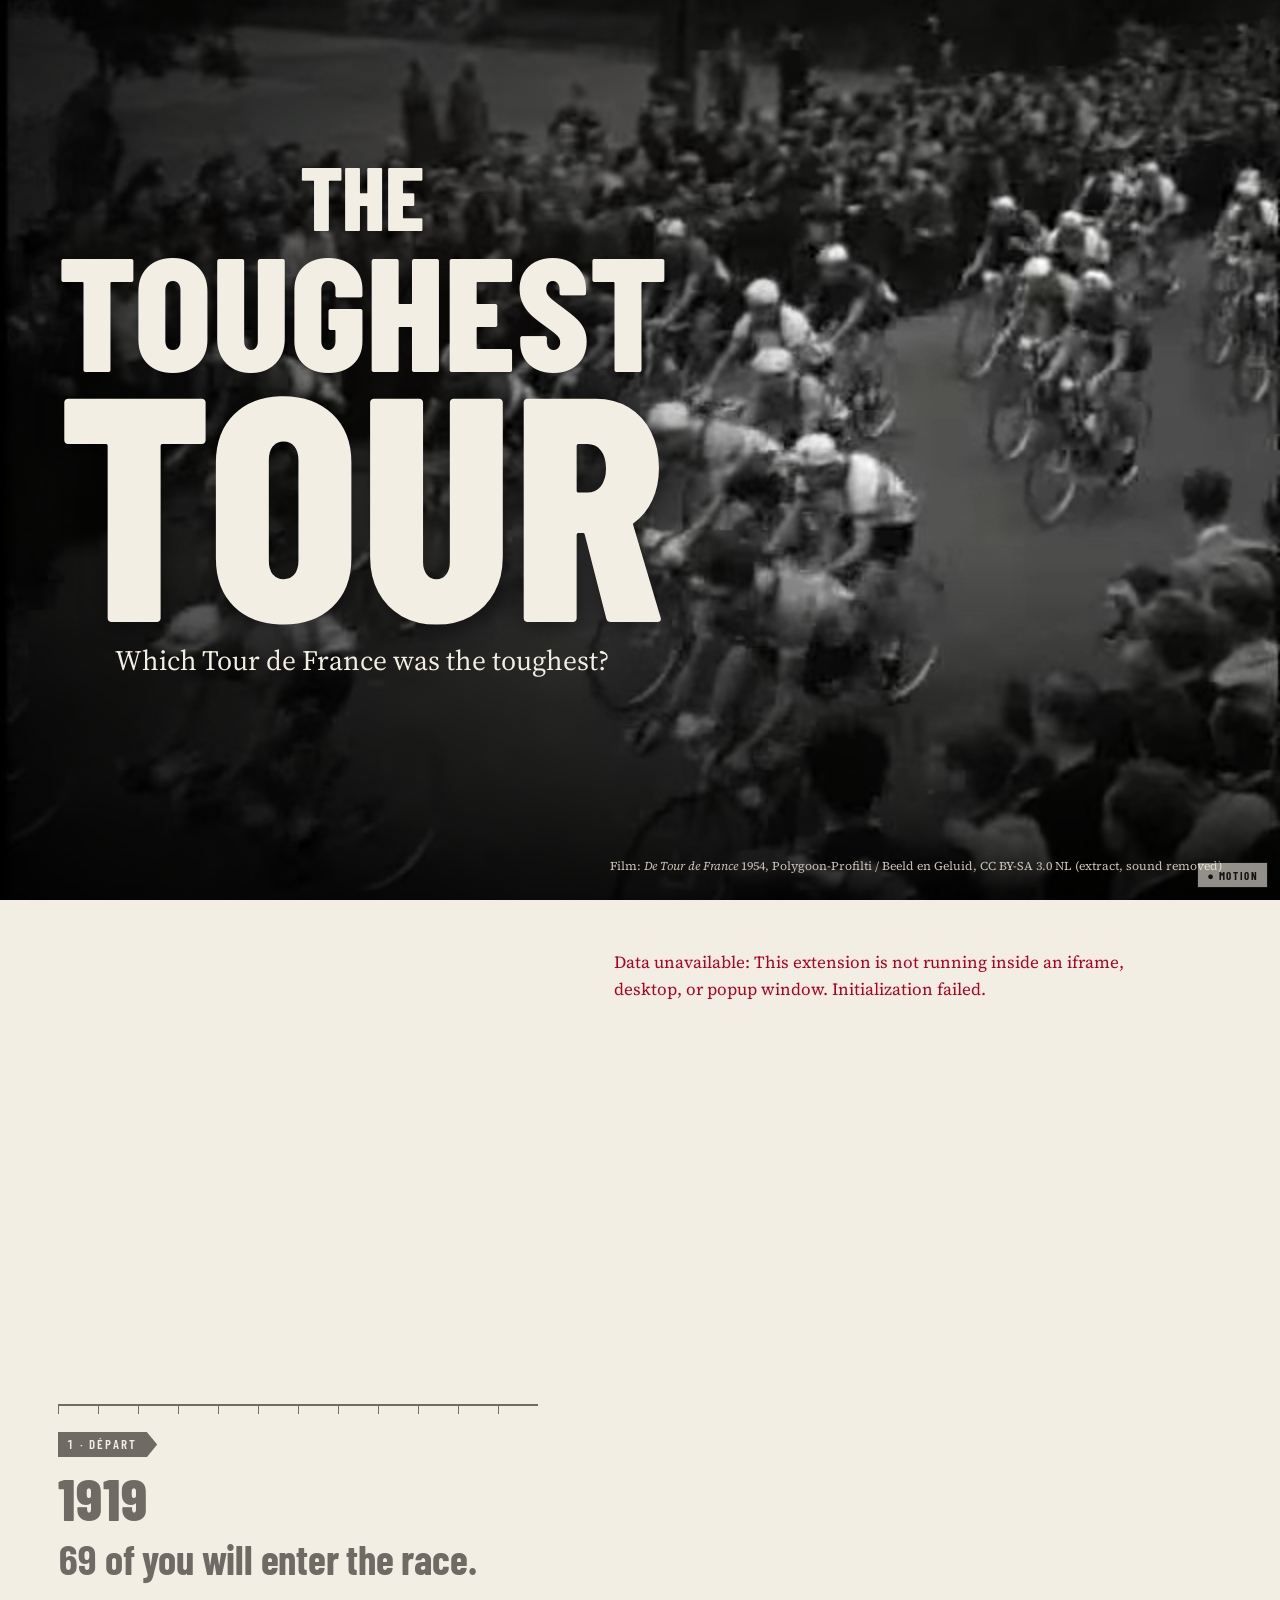
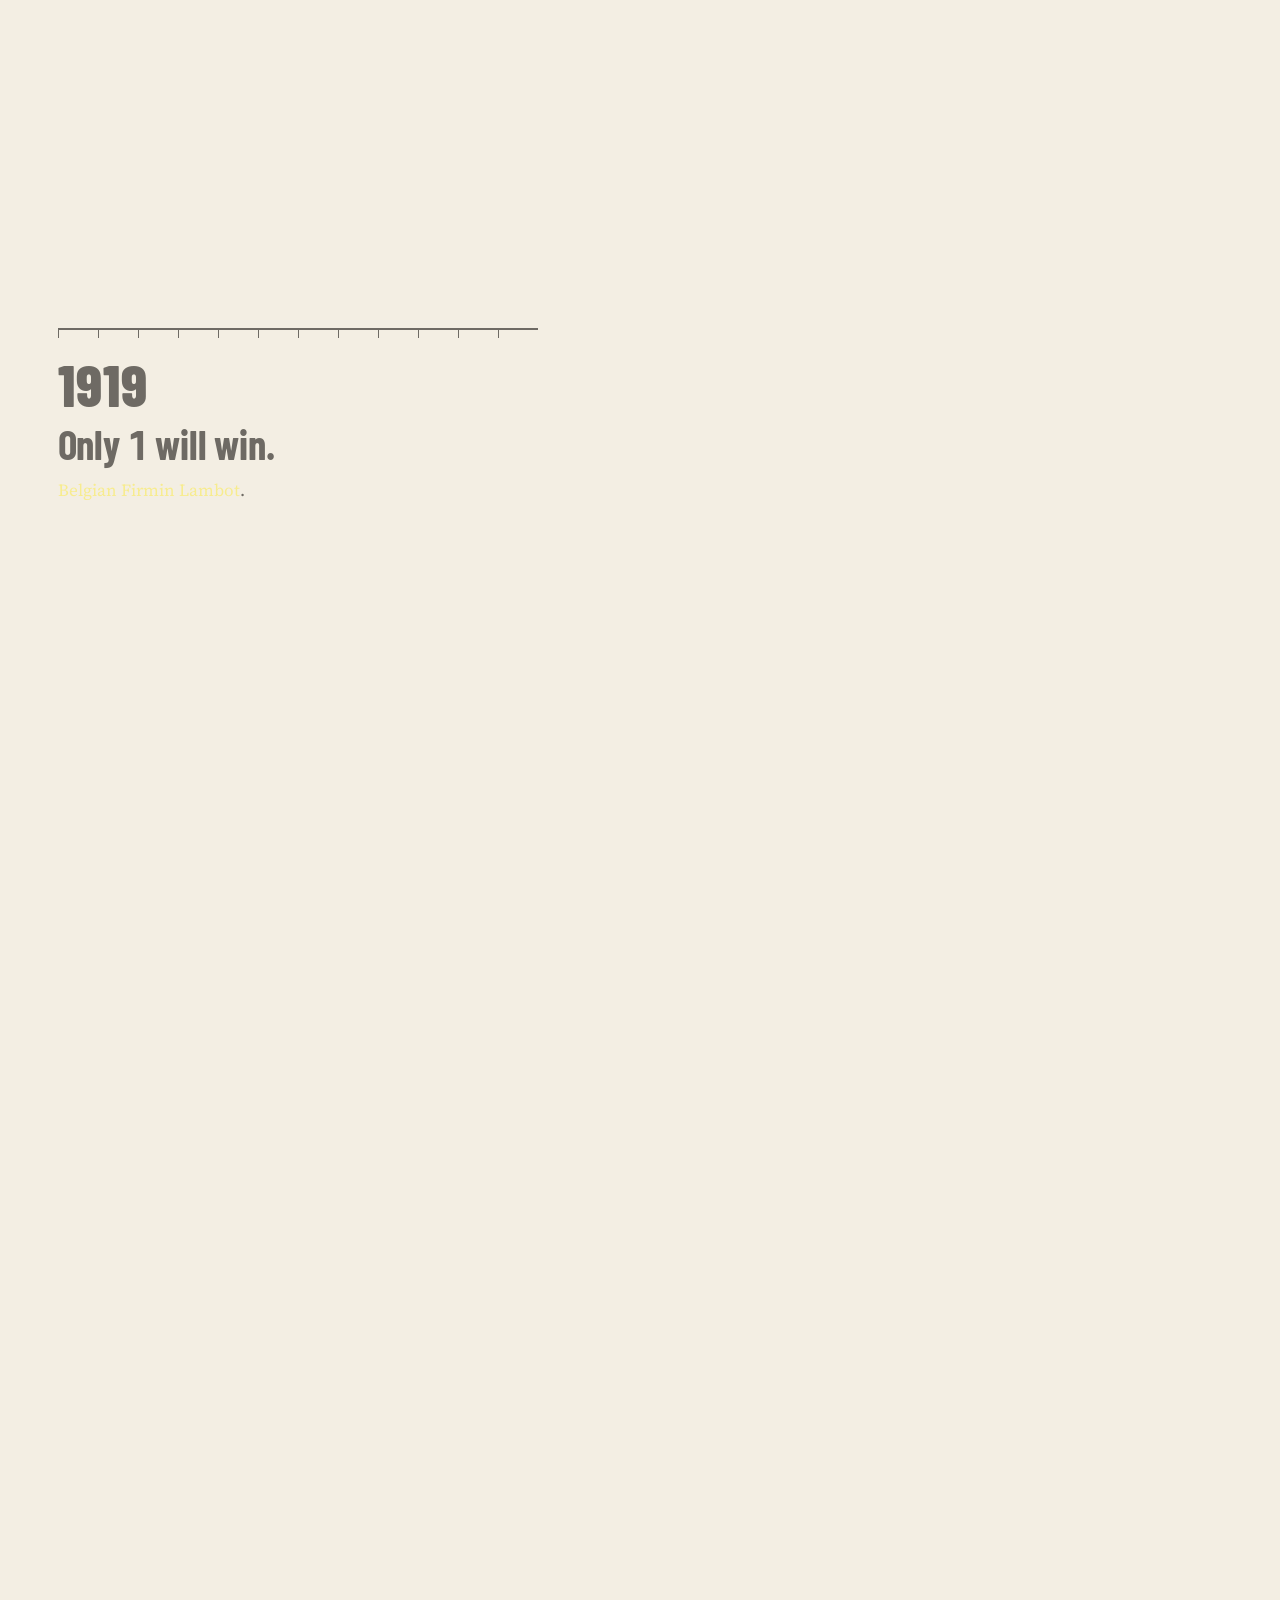
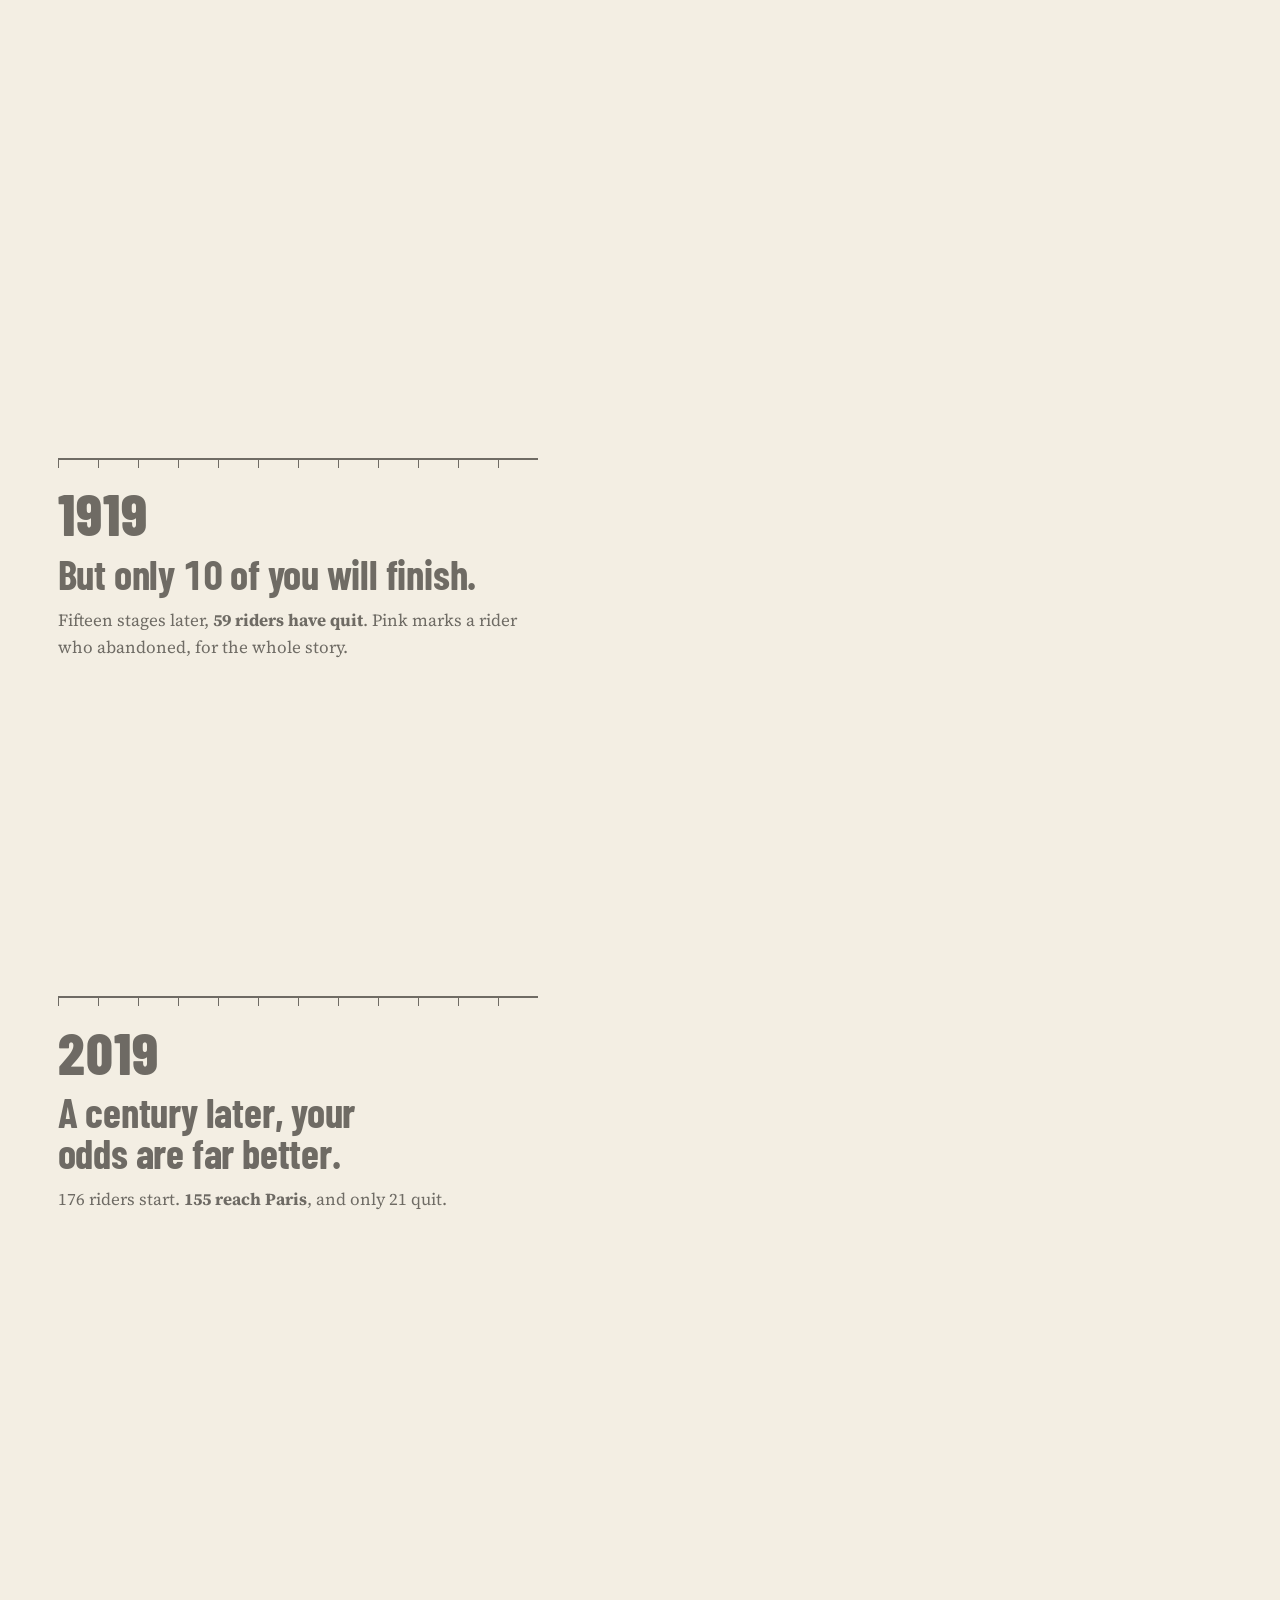
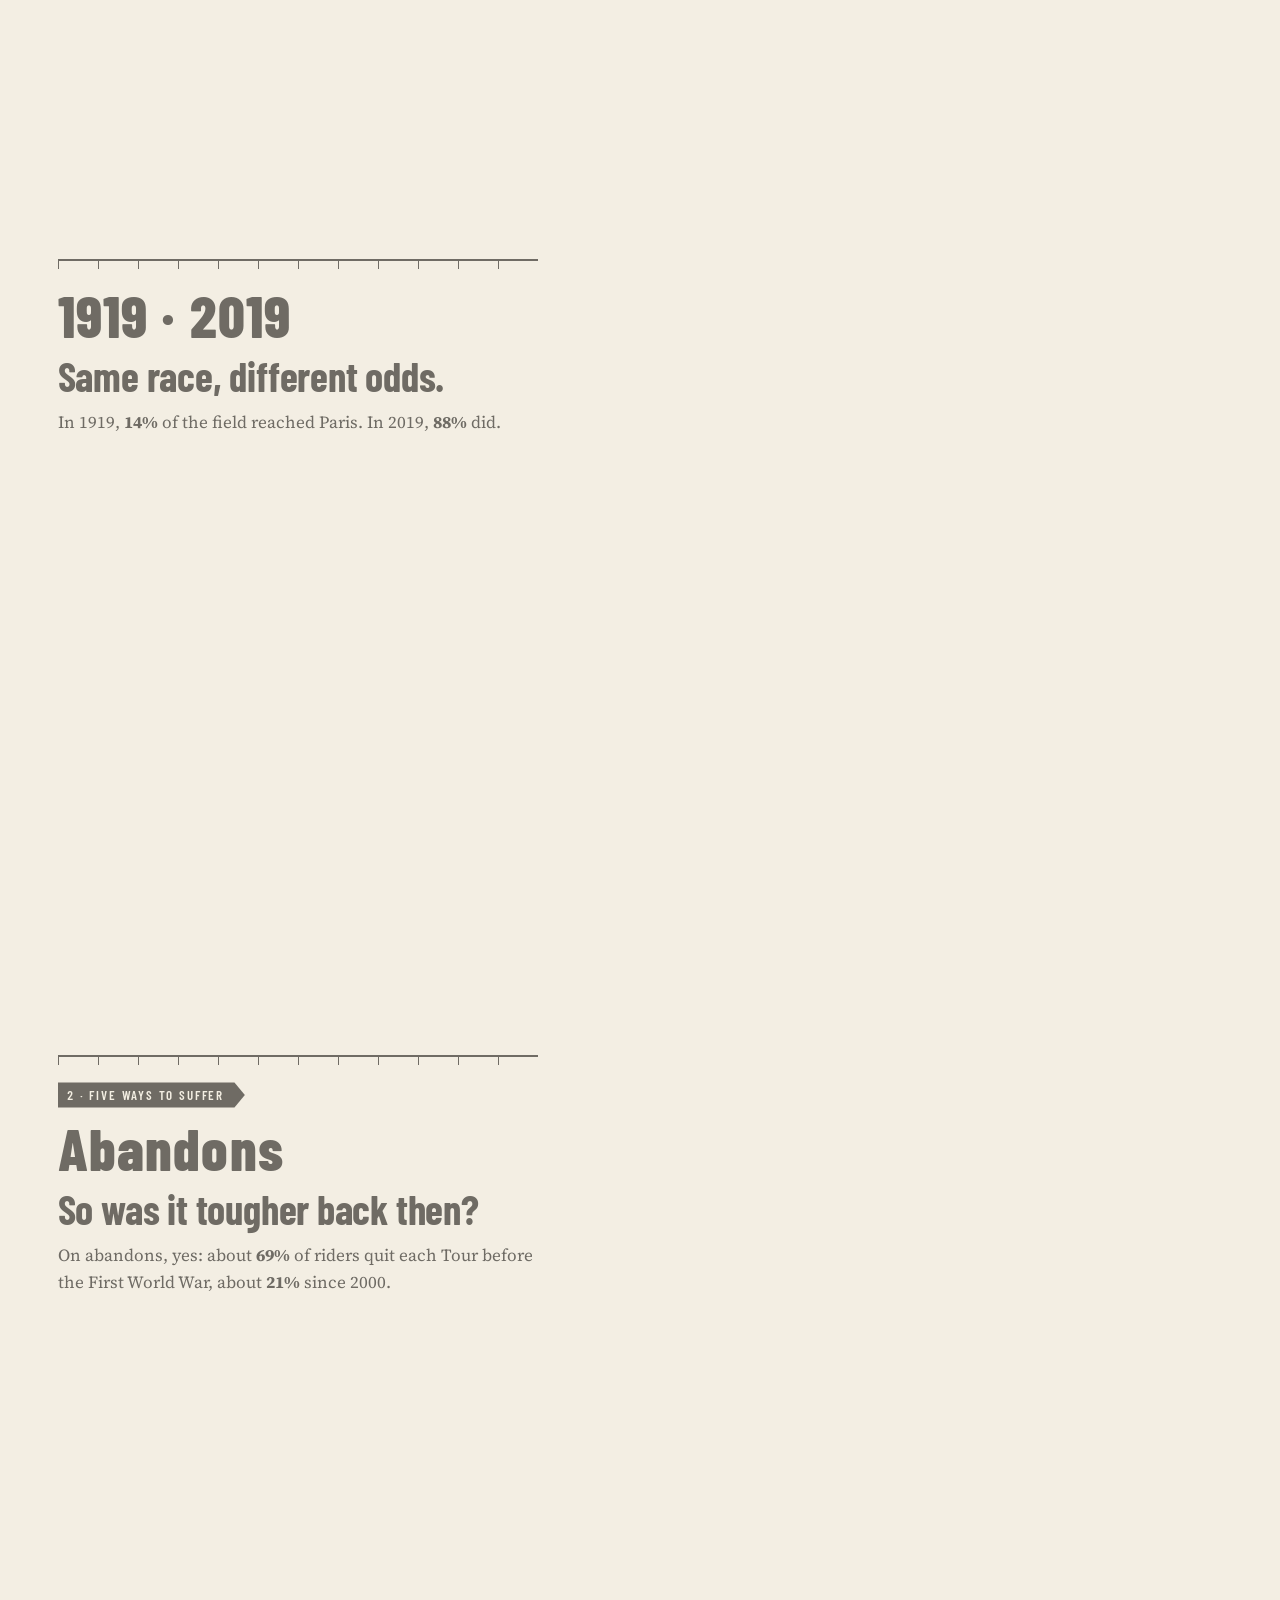
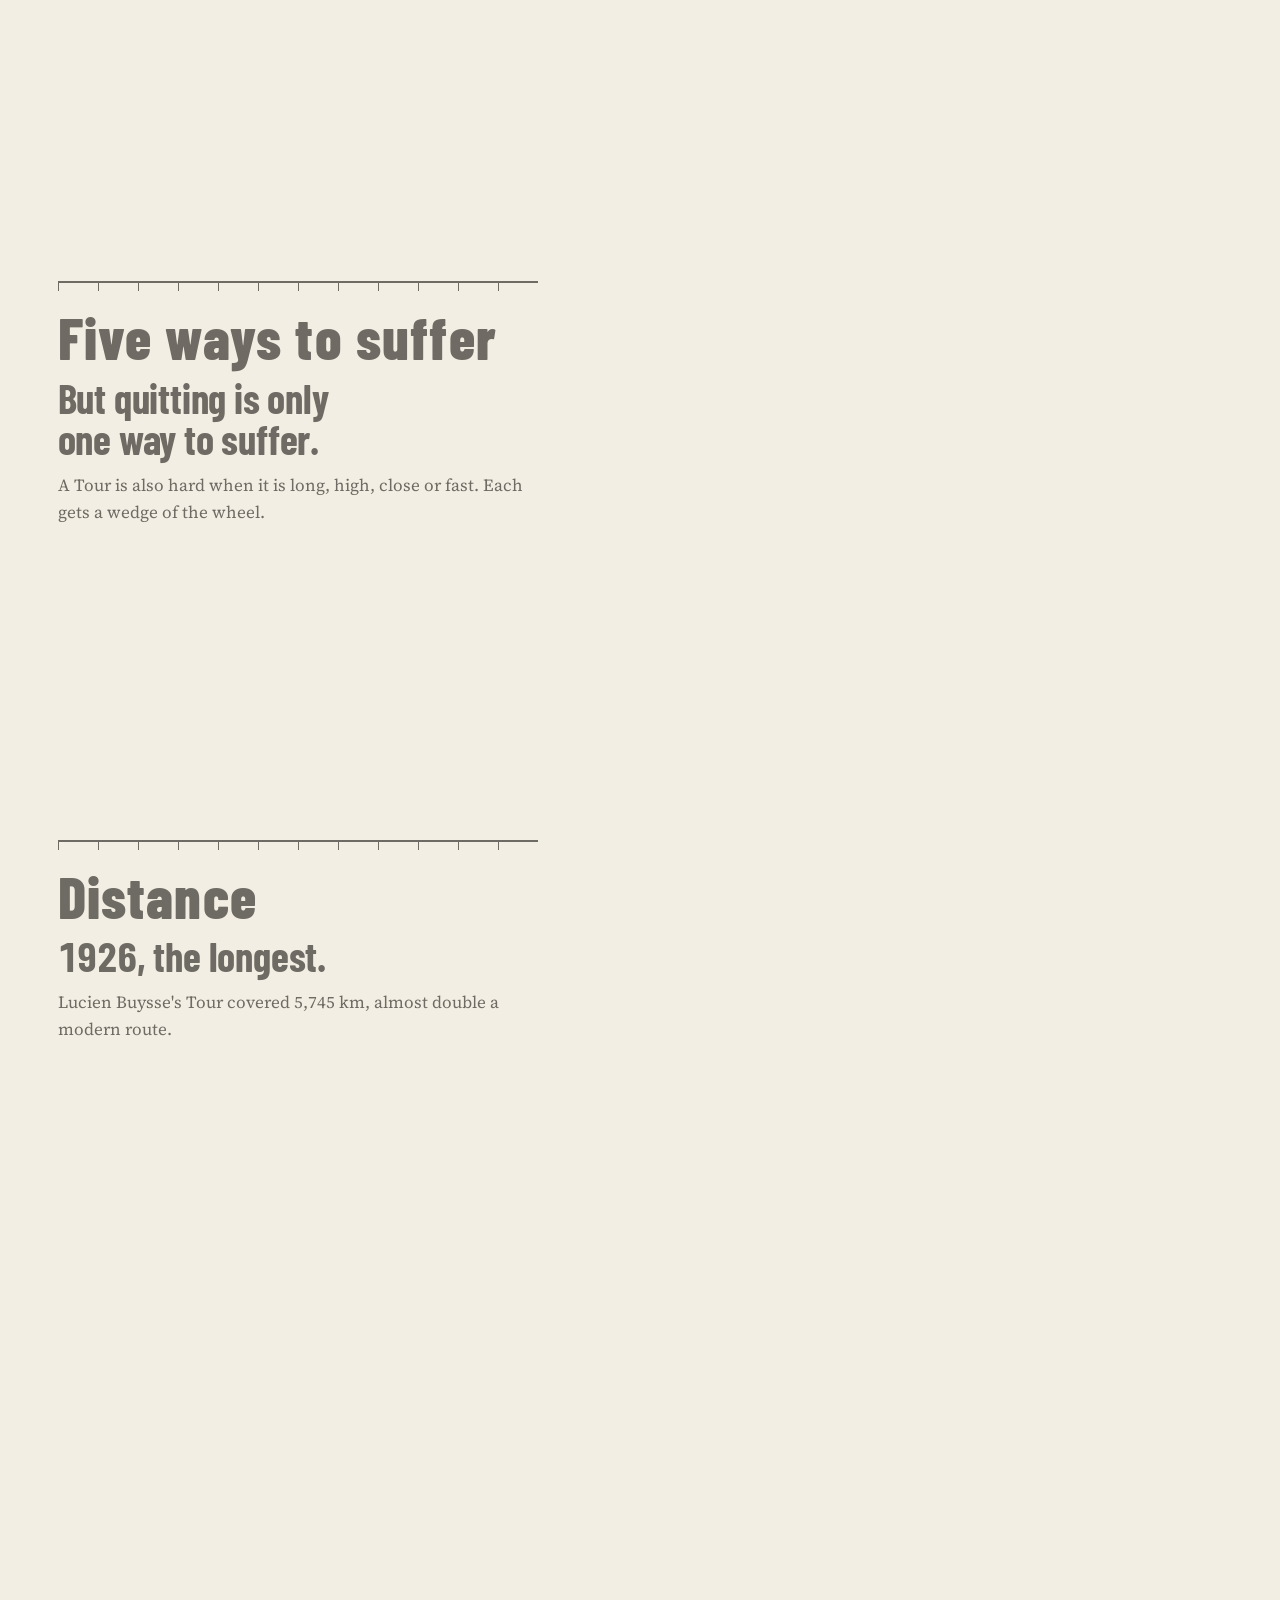
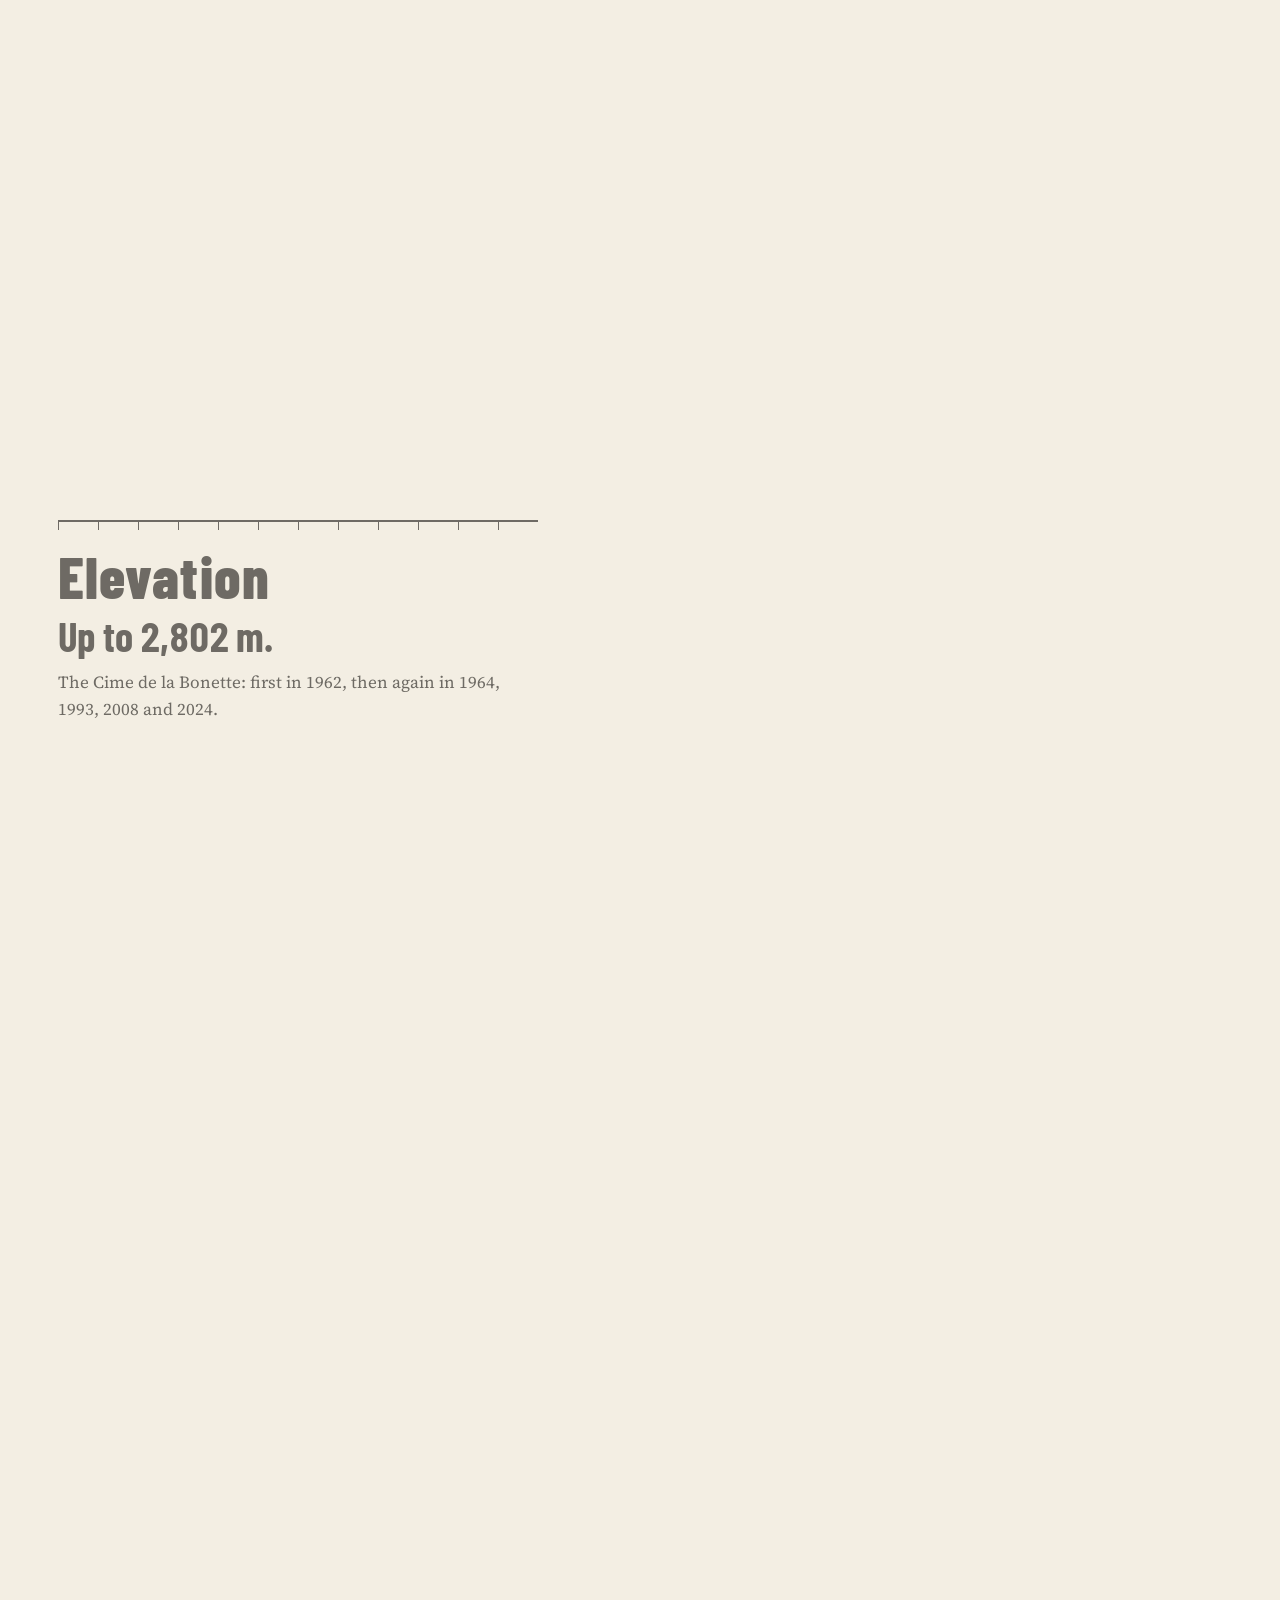
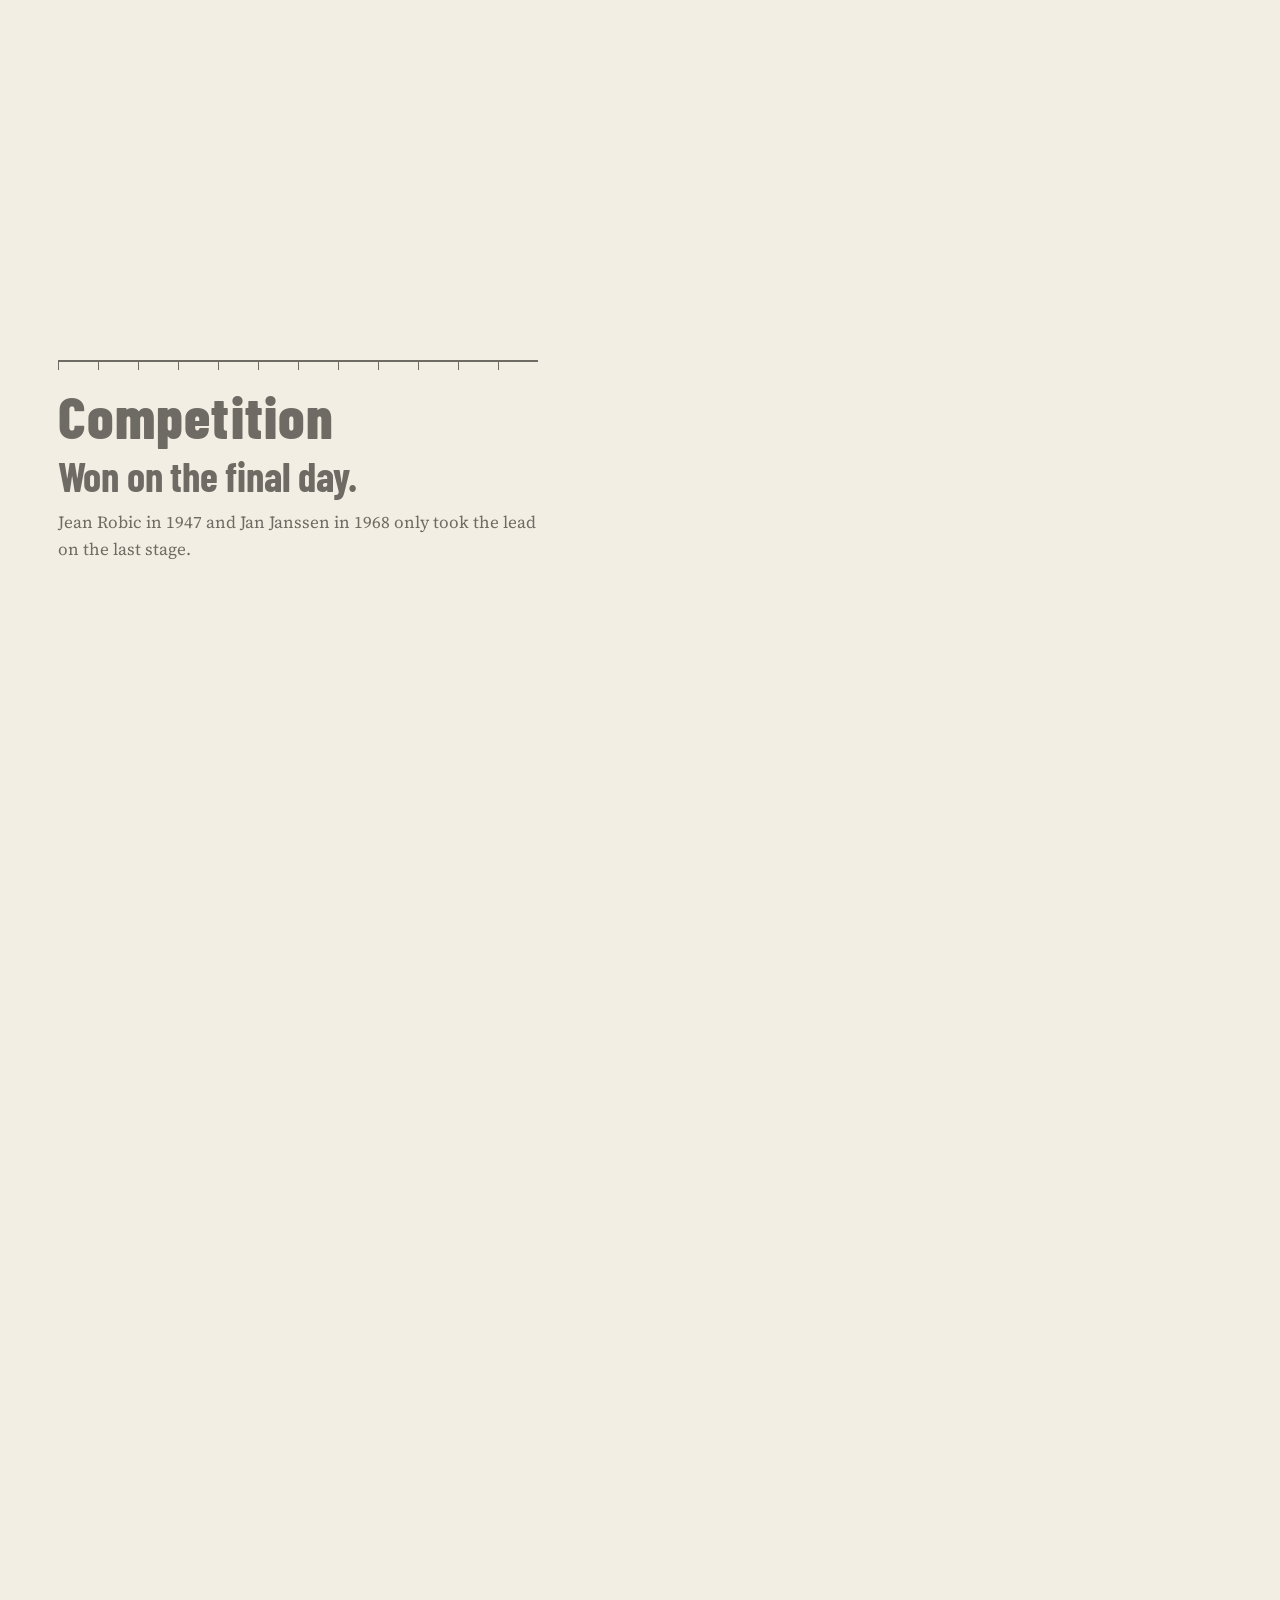
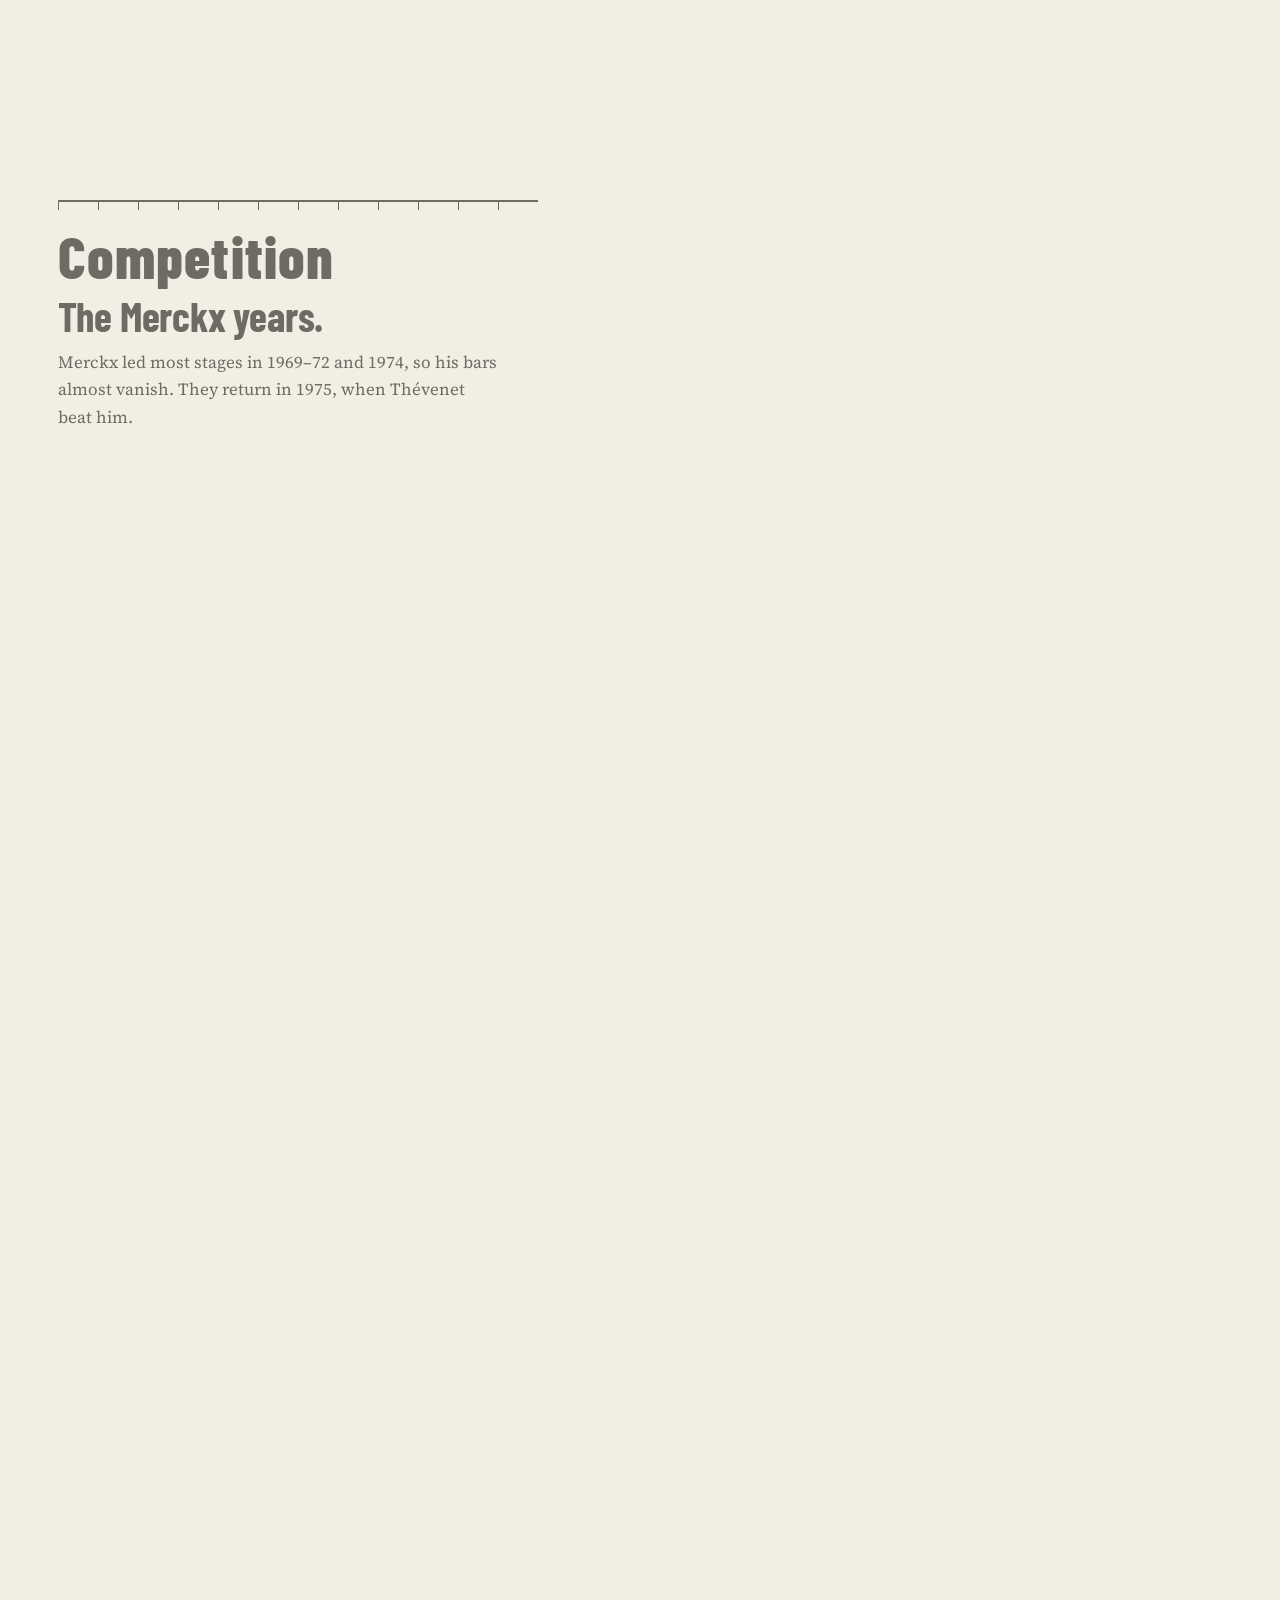
==== data-app/Packages/com.tableau.mcp.the-toughest-tour-story/content/index.html @ a8f340df "initial workings" ====
<!doctype html>
<html lang="en">
  <head>
    <meta charset="utf-8" />
    <meta name="viewport" content="width=device-width, initial-scale=1" />
    <title>The Toughest Tour</title>
    <meta name="description" content="Which Tour de France was the toughest? 113 editions compared on five factors: pace, distance, abandons, elevation and competition." />
    <link rel="stylesheet" href="src/fonts.css" />
    <link rel="stylesheet" href="src/styles.css" />
  </head>
  <body>
    <a class="skip" href="#explore">Skip to the explorer</a>

    <header class="masthead">
      <!-- silent newsreel loop, decoration only: the motion toggle pauses it -->
      <video class="masthead-video" id="hero-video" src="media/era.webm" poster="media/era.jpg" muted loop playsinline autoplay preload="auto" aria-hidden="true"></video>
      <h1><span class="ln">The</span> <span class="ln">Toughest</span> <span class="ln">Tour</span></h1>
      <p class="standfirst">Which Tour de France was the toughest?</p>
      <p class="masthead-credit">Film: <i>De Tour de France</i> 1954, Polygoon-Profilti / Beeld en Geluid, CC BY-SA 3.0 NL (extract, sound removed)</p>
    </header>

    <main class="story" id="story">
      <div class="backdrop" id="backdrop" aria-hidden="true"></div>
      <!-- source of whichever photo is on screen; screen readers get it from each figure's caption -->
      <p class="bgcap" id="bgcap" aria-hidden="true"></p>
      <div class="steps">
        <!-- ponytail: 1919 copy is fixed (its numbers never change); the latest year comes from the data -->
        <section class="step" data-step="d-start" data-ch="1" data-bg="1919">
          <p class="km">1 · Départ</p>
          <p class="yr">1919</p>
          <h2>69 of you will enter the race.</h2>
          <figure class="media" data-slot="1919"></figure>
        </section>
        <section class="step" data-step="d-win" data-ch="1" data-bg="1919b">
          <p class="yr">1919</p>
          <h2>Only 1 will win.</h2>
          <p><span class="win">Belgian Firmin Lambot</span>.</p>
          <figure class="media" data-slot="1919b"></figure>
        </section>
        <section class="step" data-step="d-out" data-ch="1" data-bg="1919">
          <p class="yr">1919</p>
          <h2>But only 10 of you will finish.</h2>
          <p>Fifteen stages later, <b>59 riders have quit</b>. Pink marks a rider who abandoned, for the whole story.</p>
        </section>
        <section class="step" data-step="d-now" data-ch="1" data-bg="bernal2019">
          <p class="yr" data-fact="nowYear">2019</p>
          <h2>A century later, your odds are far better.</h2>
          <p><span data-fact="nowStarters">176</span> riders start. <b><span data-fact="nowFinishers">155</span> reach Paris</b>, and only <span data-fact="nowQuit">21</span> quit.</p>
          <figure class="media" data-slot="field2019"></figure>
          <figure class="media" data-slot="bernal2019"></figure>
        </section>
        <section class="step" data-step="d-both" data-ch="1" data-bg="1919">
          <p class="yr">1919 · <span data-fact="nowYear">2019</span></p>
          <h2>Same race, different odds.</h2>
          <p>In 1919, <b>14%</b> of the field reached Paris. In <span data-fact="nowYear">2019</span>, <b><span data-fact="nowShare">88</span>%</b> did.</p>
        </section>

        <section class="step" data-step="ab" data-ch="2" data-bg="1926c">
          <p class="km">2 · Five ways to suffer</p>
          <p class="yr">Abandons</p>
          <h2>So was it tougher back then?</h2>
          <p>On abandons, yes: about <b><span data-fact="abEarly">69</span>%</b> of riders quit each Tour before the First World War, about <b><span data-fact="abRecent">21</span>%</b> since 2000.</p>
        </section>
        <section class="step" data-step="ab-more" data-ch="2" data-bg="1962">
          <p class="yr">Five ways to suffer</p>
          <h2>But quitting is only one way to suffer.</h2>
          <p>A Tour is also hard when it is long, high, close or fast. Each gets a wedge of the wheel.</p>
        </section>
        <section class="step" data-step="distance" data-ch="2" data-bg="1926c">
          <p class="yr">Distance</p>
          <h2>1926, the longest.</h2>
          <p>Lucien Buysse's Tour covered 5,745 km, almost double a modern route.</p>
          <figure class="media" data-slot="1926"></figure>
          <figure class="media" data-slot="1926b"></figure>
          <figure class="media" data-slot="1926c"></figure>
        </section>
        <section class="step" data-step="elevation" data-ch="2" data-bg="1962">
          <p class="yr">Elevation</p>
          <h2>Up to 2,802 m.</h2>
          <p>The Cime de la Bonette: first in 1962, then again in <span data-fact="bonetteRepeats">1964, 1993, 2008 and 2024</span>.</p>
          <figure class="media" data-slot="1962"></figure>
        </section>
        <section class="step" data-step="competition" data-ch="2" data-bg="1968">
          <p class="yr">Competition</p>
          <h2>Won on the final day.</h2>
          <p>Jean Robic in 1947 and Jan Janssen in 1968 only took the lead on the last stage.</p>
          <figure class="media" data-slot="1968"></figure>
        </section>
        <section class="step" data-step="merckx" data-ch="2" data-bg="merckxc">
          <p class="yr">Competition</p>
          <h2>The Merckx years.</h2>
          <p>Merckx led most stages in 1969–72 and 1974, so his bars almost vanish. They return in 1975, when Thévenet beat him.</p>
          <figure class="media" data-slot="merckx"></figure>
          <figure class="media" data-slot="merckxb"></figure>
          <figure class="media" data-slot="merckxc"></figure>
        </section>
        <section class="step" data-step="pace" data-ch="2" data-bg="pacec">
          <p class="yr">Pace</p>
          <h2>Faster, not easier.</h2>
          <p>Winners averaged about 25 kph in the 1900s. Armstrong's 2005 record was voided; <span data-fact="fastest">2026 averaged 43.3 kph, the fastest Tour ever</span>.</p>
          <figure class="media" data-slot="pace"></figure>
          <figure class="media" data-slot="paceb"></figure>
          <figure class="media" data-slot="pacec"></figure>
        </section>

        <section class="step" data-step="wheel" data-ch="3" data-bg="1919">
          <p class="km">3 · Read a wheel</p>
          <p class="yr">The wheel</p>
          <h2>Put the five together.</h2>
          <p>Each Tour becomes a wheel; a wedge that reaches the tyre is the record. In 1919 the pink wedge is full: 86% quit.</p>
        </section>
        <section class="step" data-step="compare" data-ch="3" data-bg="introb">
          <p class="yr">1919 · <span data-fact="latestYear">2026</span></p>
          <h2>Now compare <span data-fact="latestYear">2026</span>.</h2>
          <p>Far fewer riders quit and the route is shorter. But look at the green wedge: speed.</p>
          <figure class="media" data-slot="intro"></figure>
          <figure class="media" data-slot="introb"></figure>
        </section>

        <section class="step" data-step="rank" data-ch="4" data-bg="1919b">
          <p class="km">4 · Classement</p>
          <p class="yr">Classement</p>
          <h2><span data-fact="top1">1919</span> was the toughest Tour.</h2>
          <p>Average the five wedges: <span data-fact="top1">1919</span> scores <b data-fact="top1Score">87</b>, first of <span data-fact="tours">113</span>. <span data-fact="runnersUp">1922 (81) and 1949 (80)</span> come next.</p>
        </section>
        <section class="step" data-step="rank-last" data-ch="4" data-bg="1919b">
          <p class="yr">Classement</p>
          <h2>And the easiest? The very first.</h2>
          <p><span data-fact="last">1903</span>: six stages, low roads, and Maurice Garin led from start to finish. It scores <b data-fact="lastScore">44</b>.</p>
        </section>

        <section class="step" data-step="eras" data-ch="5" data-bg="era">
          <p class="km">5 · Shape shift</p>
          <p class="yr">Shape shift</p>
          <h2>The Tour never got easier.</h2>
          <p>Average each era and the score barely moves: <b data-fact="eraScores">67, 68, 64</b>. The pain moved round the wheel, from abandons (<span data-fact="abThen">72</span>) before the war to pace (<span data-fact="paceNow">93</span>) since 1990.</p>
          <figure class="media" data-slot="era"></figure>
        </section>

        <section class="step" data-step="you" data-ch="6" data-bg="introb">
          <p class="km">6 · Your Tour</p>
          <p class="yr">Your Tour</p>
          <h2>Find your Tour</h2>
          <div class="find">
            <label for="born">The year you were born</label>
            <input id="born" type="number" inputmode="numeric" min="1903" max="2026" value="1990" />
          </div>
          <p id="you-out" aria-live="polite"></p>
        </section>
        <section class="step" data-step="explore" data-ch="6" id="explore" tabindex="-1">
          <h2>Explore every Tour</h2>
          <p>All <span data-fact="tours">113</span> editions. The gaps are the two World Wars. Tap or hover a wheel, or tab into the grid and use the arrow keys, for its numbers.</p>
          <div class="seg" role="group" aria-label="Order the wheels by">
            <button type="button" data-sort="year" aria-pressed="true">Year</button><button type="button" data-sort="rank" aria-pressed="false">Toughness</button>
          </div>
        </section>
      </div>
      <div class="stage" id="stage">
        <svg id="chart" role="img" aria-labelledby="chart-desc" aria-describedby="chart-keys">
          <desc id="chart-desc">Coxcomb wheels of Tour de France editions.</desc>
        </svg>
        <div class="tip" id="tip" role="status" aria-live="polite" hidden></div>
        <p class="sr-only" id="chart-keys">In the explorer, use the arrow keys to move between Tours: left and right for a year, up and down for a decade.</p>
      </div>
    </main>

    <!-- pauses the looping film and all animation (WCAG 2.2.2) -->
    <button type="button" class="motion" id="motion" aria-pressed="true">Motion</button>

    <section class="appendix" aria-label="Data and credits">
      <details>
        <summary>Data table</summary>
        <div class="table-wrap"><table id="table"><caption>Raw values for each Tour (the wheels use each value scaled 0–100 against its record).</caption></table></div>
      </details>
      <h2>Methods</h2>
      <p>Each factor is scaled 0–100 against its record, so the toughest Tour on that measure scores 100. Competition is the share of stages the eventual winner did not lead. A Tour's toughness score is the plain average of its five scaled factors, weighted equally. The era wheels average every Tour in 1903–1939, 1947–1989 and 1990 onwards.</p>
      <p><button type="button" class="btn" id="csv">Download the data (CSV)</button></p>
      <h2>Sources</h2>
      <p>Data: letour.fr, Kaggle, Wikipedia, compiled by Will Sutton. Not affiliated with the Tour de France or A.S.O.</p>
      <ul id="credits"></ul>
    </section>

    <!-- Tableau Extensions API library. Injected into the package by the builder at this exact path;
         it is not part of the workspace source. Must load before app.js. -->
    <script src="src/tableau.extensions.1.latest.min.js"></script>
    <script src="src/data.js"></script>
    <script src="src/app.js"></script>
  </body>
</html>
---- data-app/Packages/com.tableau.mcp.the-toughest-tour-story/content/src/fonts.css ----
/* Local OFL fonts (fontsource): latin + latin-ext only. No runtime requests leave the extension. */

/* barlow-condensed-latin-ext-500-normal */
@font-face {
  font-family: 'Barlow Condensed';
  font-style: normal;
  font-display: swap;
  font-weight: 500;
  src: url("../fonts/barlow-condensed-latin-ext-500-normal.woff2") format('woff2');
  unicode-range: U+0100-02BA,U+02BD-02C5,U+02C7-02CC,U+02CE-02D7,U+02DD-02FF,U+0304,U+0308,U+0329,U+1D00-1DBF,U+1E00-1E9F,U+1EF2-1EFF,U+2020,U+20A0-20AB,U+20AD-20C0,U+2113,U+2C60-2C7F,U+A720-A7FF;
}

/* barlow-condensed-latin-500-normal */
@font-face {
  font-family: 'Barlow Condensed';
  font-style: normal;
  font-display: swap;
  font-weight: 500;
  src: url("../fonts/barlow-condensed-latin-500-normal.woff2") format('woff2');
  unicode-range: U+0000-00FF,U+0131,U+0152-0153,U+02BB-02BC,U+02C6,U+02DA,U+02DC,U+0304,U+0308,U+0329,U+2000-206F,U+20AC,U+2122,U+2191,U+2193,U+2212,U+2215,U+FEFF,U+FFFD;
}

/* barlow-condensed-latin-ext-600-normal */
@font-face {
  font-family: 'Barlow Condensed';
  font-style: normal;
  font-display: swap;
  font-weight: 600;
  src: url("../fonts/barlow-condensed-latin-ext-600-normal.woff2") format('woff2');
  unicode-range: U+0100-02BA,U+02BD-02C5,U+02C7-02CC,U+02CE-02D7,U+02DD-02FF,U+0304,U+0308,U+0329,U+1D00-1DBF,U+1E00-1E9F,U+1EF2-1EFF,U+2020,U+20A0-20AB,U+20AD-20C0,U+2113,U+2C60-2C7F,U+A720-A7FF;
}

/* barlow-condensed-latin-600-normal */
@font-face {
  font-family: 'Barlow Condensed';
  font-style: normal;
  font-display: swap;
  font-weight: 600;
  src: url("../fonts/barlow-condensed-latin-600-normal.woff2") format('woff2');
  unicode-range: U+0000-00FF,U+0131,U+0152-0153,U+02BB-02BC,U+02C6,U+02DA,U+02DC,U+0304,U+0308,U+0329,U+2000-206F,U+20AC,U+2122,U+2191,U+2193,U+2212,U+2215,U+FEFF,U+FFFD;
}

/* barlow-condensed-latin-ext-700-normal */
@font-face {
  font-family: 'Barlow Condensed';
  font-style: normal;
  font-display: swap;
  font-weight: 700;
  src: url("../fonts/barlow-condensed-latin-ext-700-normal.woff2") format('woff2');
  unicode-range: U+0100-02BA,U+02BD-02C5,U+02C7-02CC,U+02CE-02D7,U+02DD-02FF,U+0304,U+0308,U+0329,U+1D00-1DBF,U+1E00-1E9F,U+1EF2-1EFF,U+2020,U+20A0-20AB,U+20AD-20C0,U+2113,U+2C60-2C7F,U+A720-A7FF;
}

/* barlow-condensed-latin-700-normal */
@font-face {
  font-family: 'Barlow Condensed';
  font-style: normal;
  font-display: swap;
  font-weight: 700;
  src: url("../fonts/barlow-condensed-latin-700-normal.woff2") format('woff2');
  unicode-range: U+0000-00FF,U+0131,U+0152-0153,U+02BB-02BC,U+02C6,U+02DA,U+02DC,U+0304,U+0308,U+0329,U+2000-206F,U+20AC,U+2122,U+2191,U+2193,U+2212,U+2215,U+FEFF,U+FFFD;
}

/* barlow-condensed-latin-ext-800-normal */
@font-face {
  font-family: 'Barlow Condensed';
  font-style: normal;
  font-display: swap;
  font-weight: 800;
  src: url("../fonts/barlow-condensed-latin-ext-800-normal.woff2") format('woff2');
  unicode-range: U+0100-02BA,U+02BD-02C5,U+02C7-02CC,U+02CE-02D7,U+02DD-02FF,U+0304,U+0308,U+0329,U+1D00-1DBF,U+1E00-1E9F,U+1EF2-1EFF,U+2020,U+20A0-20AB,U+20AD-20C0,U+2113,U+2C60-2C7F,U+A720-A7FF;
}

/* barlow-condensed-latin-800-normal */
@font-face {
  font-family: 'Barlow Condensed';
  font-style: normal;
  font-display: swap;
  font-weight: 800;
  src: url("../fonts/barlow-condensed-latin-800-normal.woff2") format('woff2');
  unicode-range: U+0000-00FF,U+0131,U+0152-0153,U+02BB-02BC,U+02C6,U+02DA,U+02DC,U+0304,U+0308,U+0329,U+2000-206F,U+20AC,U+2122,U+2191,U+2193,U+2212,U+2215,U+FEFF,U+FFFD;
}

/* source-serif-4-latin-ext-opsz-normal */
@font-face {
  font-family: 'Source Serif 4';
  font-style: normal;
  font-display: swap;
  font-weight: 200 900;
  src: url("../fonts/source-serif-4-latin-ext-opsz-normal.woff2") format('woff2-variations');
  unicode-range: U+0100-02BA,U+02BD-02C5,U+02C7-02CC,U+02CE-02D7,U+02DD-02FF,U+0304,U+0308,U+0329,U+1D00-1DBF,U+1E00-1E9F,U+1EF2-1EFF,U+2020,U+20A0-20AB,U+20AD-20C4,U+2113,U+2C60-2C7F,U+A720-A7FF;
}

/* source-serif-4-latin-opsz-normal */
@font-face {
  font-family: 'Source Serif 4';
  font-style: normal;
  font-display: swap;
  font-weight: 200 900;
  src: url("../fonts/source-serif-4-latin-opsz-normal.woff2") format('woff2-variations');
  unicode-range: U+0000-00FF,U+0131,U+0152-0153,U+02BB-02BC,U+02C6,U+02DA,U+02DC,U+0304,U+0308,U+0329,U+2000-206F,U+20AC,U+2122,U+2191,U+2193,U+2212,U+2215,U+FEFF,U+FFFD;
}

/* source-serif-4-latin-ext-opsz-italic */
@font-face {
  font-family: 'Source Serif 4';
  font-style: italic;
  font-display: swap;
  font-weight: 200 900;
  src: url("../fonts/source-serif-4-latin-ext-opsz-italic.woff2") format('woff2-variations');
  unicode-range: U+0100-02BA,U+02BD-02C5,U+02C7-02CC,U+02CE-02D7,U+02DD-02FF,U+0304,U+0308,U+0329,U+1D00-1DBF,U+1E00-1E9F,U+1EF2-1EFF,U+2020,U+20A0-20AB,U+20AD-20C4,U+2113,U+2C60-2C7F,U+A720-A7FF;
}

/* source-serif-4-latin-opsz-italic */
@font-face {
  font-family: 'Source Serif 4';
  font-style: italic;
  font-display: swap;
  font-weight: 200 900;
  src: url("../fonts/source-serif-4-latin-opsz-italic.woff2") format('woff2-variations');
  unicode-range: U+0000-00FF,U+0131,U+0152-0153,U+02BB-02BC,U+02C6,U+02DA,U+02DC,U+0304,U+0308,U+0329,U+2000-206F,U+20AC,U+2122,U+2191,U+2193,U+2212,U+2215,U+FEFF,U+FFFD;
}
---- data-app/Packages/com.tableau.mcp.the-toughest-tour-story/content/src/styles.css ----
/* The Toughest Tour — "Carnet de route" v2.
   A race road-book: ink cover, paper pages, signage type, km rulers. The wheels are the only
   colour on the page. Drop-in for src/styles.css; class names unchanged.
   Fonts (OFL): Barlow Condensed (display/labels), Source Serif 4 (text). @font-face lives in
   fonts.css next to this file so the sandbox loads only local .woff2. */

/* ---- tokens ---------------------------------------------------------------------------------- */
:root, [data-theme="light"] {
  --paper: #f3eee3;     /* page */
  --paper-2: #e9e2d2;   /* insets, placeholders, table head */
  --ink: #1d1b17;       /* text 14.9:1 */
  --ink-2: #4a453c;     /* captions 8.2:1 */
  --muted: #635c50;     /* labels, credits, dim years 5.7:1 */
  --rule: #1d1b17;      /* structural rules */
  --hair: #d3c9b5;      /* decorative hairlines only, never text */
  --focus: #1f5fd1;     /* 5.0:1, not a wedge hue */
  --cover: #1d1b17;     /* masthead ground */
  --cover-ink: #f3eee3;
  --cover-muted: #c9c1b1;
  --tip-bg: #1d1b17;
  --tip-ink: #f3eee3;
  --ghost-fill: rgba(29, 27, 23, 0.035);
  --tyre: #333333;
  --rim: #f5f5f5;
  --hub: #ffffff;
  --wedge-stroke: rgba(29, 27, 23, 0.6);
  --pace: #5ee06a;
  --distance: #69d3e0;
  --abandons: #e03d75;
  --elevation: #e08239;
  --competition: #faeb5c;

  --sign: "Barlow Condensed", "Bahnschrift", "DIN Condensed", "Arial Narrow", sans-serif;
  --text: "Source Serif 4", "Iowan Old Style", "Charter", "Sitka Text", Georgia, serif;
  --fs-h1: clamp(3.75rem, 11vw, 10rem);
  --fs-h2: clamp(2rem, 3.2vw, 2.75rem);
  --fs-body: 1.0625rem;
  --fs-sm: 0.875rem;
  --fs-xs: 0.75rem;
  --track: 0.14em;
  --gutter: clamp(1rem, 4.5vw, 4.5rem);
  --measure: 30rem;
  --ease: cubic-bezier(0.6, 0, 0.2, 1);
  color-scheme: light;
}
@media (prefers-color-scheme: dark) {
  :root:not([data-theme="light"]) {
    --paper: #16140f; --paper-2: #211e17; --ink: #efe9dc; --ink-2: #c9c1b1; --muted: #9d9585;
    --rule: #efe9dc; --hair: #3a352a; --focus: #8ab4ff; --cover: #211e17; --cover-ink: #efe9dc;
    --cover-muted: #9d9585; --tip-bg: #efe9dc; --tip-ink: #16140f; --ghost-fill: rgba(239, 233, 220, 0.04);
    --wedge-stroke: rgba(22, 20, 15, 0.65); color-scheme: dark;
  }
}
[data-theme="dark"] {
  --paper: #16140f; --paper-2: #211e17; --ink: #efe9dc; --ink-2: #c9c1b1; --muted: #9d9585;
  --rule: #efe9dc; --hair: #3a352a; --focus: #8ab4ff; --cover: #211e17; --cover-ink: #efe9dc;
  --cover-muted: #9d9585; --tip-bg: #efe9dc; --tip-ink: #16140f; --ghost-fill: rgba(239, 233, 220, 0.04);
  --wedge-stroke: rgba(22, 20, 15, 0.65); color-scheme: dark;
}

/* ---- base ------------------------------------------------------------------------------------ */
* { box-sizing: border-box; }
html { scroll-behavior: smooth; }
body, [data-theme] { background: var(--paper); color: var(--ink); }
body { margin: 0; font: var(--fs-body)/1.6 var(--text); font-optical-sizing: auto; -webkit-font-smoothing: antialiased; }
h1, h2, .km, summary, th, .tip strong, .ph-tag, .credit, .legend b {
  font-family: var(--sign);
  font-variant-numeric: lining-nums tabular-nums;
}
a { color: inherit; text-decoration-thickness: 1px; text-underline-offset: 0.18em; }
:focus-visible { outline: 3px solid var(--focus); outline-offset: 3px; }
.sr-only { position: absolute; width: 1px; height: 1px; overflow: hidden; clip-path: inset(50%); white-space: nowrap; }
.skip { position: absolute; left: 1rem; top: -4rem; background: var(--ink); color: var(--paper); padding: 0.5rem 0.9rem; z-index: 10; }
.skip:focus { top: 1rem; }

/* ---- masthead: the 1954 newsreel plays at once; the title arrives at 1 s, the question at 2 s ---- */
.masthead {
  position: relative;
  min-height: 100vh;
  min-height: 100svh;
  display: flex;
  flex-direction: column;
  justify-content: center;
  padding: 3.5rem var(--gutter) 14vh;
  background: var(--cover);
  color: var(--cover-ink);
  overflow: hidden;
}
.masthead-video { position: absolute; inset: 0; width: 100%; height: 100%; object-fit: cover; z-index: 0; }
.masthead::before {
  content: ""; position: absolute; inset: 0; z-index: 1;
  background: linear-gradient(to right, rgba(0, 0, 0, 0.75), rgba(0, 0, 0, 0.3) 45%, transparent 70%),
              linear-gradient(to top, rgba(0, 0, 0, 0.8), transparent 40%),
              linear-gradient(to bottom, rgba(0, 0, 0, 0.45), transparent 25%);
}
.masthead > :not(.masthead-video) { position: relative; z-index: 2; }
/* THE / TOUGHEST / TOUR, each line sized by app.js to the same width, so the block reads as a square */
h1 {
  width: min(84vw, 38rem, 70svh);
  margin: 0 0 1.4rem;
  font-weight: 800;
  line-height: 0.78;
  letter-spacing: -0.01em;
  text-transform: uppercase;
  text-shadow: 0 2px 24px rgba(0, 0, 0, 0.5);
  animation: rise 0.9s var(--ease) 1s both;
}
h1 .ln { display: block; width: max-content; white-space: nowrap; }
h1 .ln:first-child { line-height: 1; margin: 0 auto 0.04em; } /* THE: the small word over the lockup */
.standfirst { width: min(84vw, 38rem, 70svh); text-align: center; margin: 0; font-size: clamp(1.25rem, 2.4vw, 1.75rem); line-height: 1.3; animation: rise 0.9s var(--ease) 2s both; }
@keyframes rise { from { opacity: 0; transform: translateY(14px); } }
.masthead-credit { position: absolute !important; right: var(--gutter); bottom: 1.5rem; margin: 0; font-size: var(--fs-xs); color: var(--cover-muted); }

/* ---- story: steps left, sticky stage right --------------------------------------------------- */
.story {
  display: grid;
  grid-template-columns: minmax(18rem, var(--measure)) 1fr;
  column-gap: clamp(1rem, 3.5vw, 3.5rem);
  padding: 0 var(--gutter);
}
.stage { grid-column: 2; grid-row: 1; position: sticky; top: 0; height: 100vh; align-self: start; display: flex; flex-direction: column; }
#chart { display: block; width: 100%; flex: 1; min-height: 0; overflow: visible; }
.motion, .btn { font: 700 0.75rem/1 var(--sign); letter-spacing: var(--track); text-transform: uppercase; color: var(--ink);
  background: none; border: 1.5px solid currentColor; padding: 0.5rem 0.65rem; cursor: pointer; }
/* a small, quiet pause control: the film loops, so it must be stoppable (WCAG 2.2.2) */
.motion { position: fixed; right: 12px; bottom: 12px; z-index: 5; padding: 0.4rem 0.55rem; font-size: 0.6875rem;
  background: color-mix(in srgb, var(--paper) 85%, transparent); border-width: 1px; opacity: 0.7; transition: opacity 0.3s; }
.motion:hover, .motion:focus-visible { opacity: 1; }
.motion::before { content: "● "; }
.motion[aria-pressed="false"]::before { content: "○ "; }
.seg { display: inline-flex; border: 1.5px solid var(--ink); margin-top: 0.4rem; }
.seg button { font: 700 0.8125rem/1 var(--sign); letter-spacing: 0.12em; text-transform: uppercase; padding: 0.6rem 0.9rem; min-height: 2.5rem;
  background: none; color: var(--ink); border: 0; cursor: pointer; }
.seg button + button { border-left: 1.5px solid var(--ink); }
.seg button[aria-pressed="true"] { background: var(--ink); color: var(--paper); }
.motion:focus-visible, .btn:focus-visible, .seg button:focus-visible, .find input:focus-visible { outline: 3px solid var(--focus); outline-offset: 2px; }
html.still *, html.still *::before, html.still *::after { transition: none !important; animation: none !important; }

/* Find your Tour: a native number input. */
.find { display: flex; align-items: flex-end; gap: 0.9rem; margin: 0 0 0.9rem; }
.find label { font: 700 0.8125rem/1.25 var(--sign); letter-spacing: var(--track); text-transform: uppercase; color: var(--muted); max-width: 8rem; }
.find input { width: 4.4ch; font: 800 2.75rem/1 var(--sign); font-variant-numeric: lining-nums tabular-nums; color: var(--ink);
  background: transparent; border: 0; border-bottom: 3px solid var(--ink); padding: 0 0 2px; border-radius: 0; -moz-appearance: textfield; }
.find input::-webkit-inner-spin-button, .find input::-webkit-outer-spin-button { -webkit-appearance: none; margin: 0; }
.steps { grid-column: 1; grid-row: 1; padding: 20vh 0 40vh; }
.step {
  min-height: 92vh;
  display: flex;
  flex-direction: column;
  justify-content: center;
  opacity: 0.62; /* still ~5:1, so a half-scrolled step stays readable */
  transition: opacity 0.4s;
}
.step.active { opacity: 1; }
.step:focus { outline: none; }
.card { max-width: var(--measure); }
.card::before { /* each step opens like a road-book page: a ruled km strip */
  content: "";
  display: block;
  width: 100%;
  max-width: var(--measure);
  height: 0.5rem;
  margin-bottom: 1.1rem;
  color: var(--rule);
  border-top: 2px solid var(--rule);
  background: repeating-linear-gradient(90deg, currentColor 0 1px, transparent 1px 2.5rem) top left / 100% 0.5rem no-repeat;
}
.km { /* direction-sign tag */
  align-self: flex-start;
  margin: 0 0 0.85rem;
  padding: 0.28rem 1.3rem 0.28rem 0.6rem;
  background: var(--ink);
  color: var(--paper);
  font-size: 0.8125rem;
  font-weight: 600;
  line-height: 1.25;
  letter-spacing: var(--track);
  text-transform: uppercase;
  clip-path: polygon(0 0, calc(100% - 0.65rem) 0, 100% 50%, calc(100% - 0.65rem) 100%, 0 100%);
}
h2 { margin: 0 0 0.75rem; font-size: var(--fs-h2); font-weight: 700; line-height: 1; letter-spacing: -0.005em; text-wrap: balance; }
.step p { margin: 0 0 0.8rem; text-wrap: pretty; }
.note { color: var(--muted); font-size: 0.9375rem; }

.legend { list-style: none; padding: 0; margin: 0.25rem 0 1rem; border-bottom: 1px solid var(--hair); }
.legend li { position: relative; padding: 0.45rem 0 0.45rem 1.9rem; border-top: 1px solid var(--hair); line-height: 1.45; }
.legend li .sw { position: absolute; left: 0.1rem; top: 0.62rem; margin: 0; }
.legend b { font-size: 1.0625rem; font-weight: 700; letter-spacing: 0.06em; text-transform: uppercase; }
.sw { /* a quarter-wheel wedge, outlined so pale colours hold on paper */
  display: inline-block;
  width: 1em;
  height: 1em;
  margin-right: 0.45em;
  vertical-align: -0.1em;
  border: 1px solid var(--wedge-stroke);
  border-radius: 0 100% 0 0;
}
.sw-winners_avg_speed { background: var(--pace); }
.sw-total_distance_in_km { background: var(--distance); }
.sw-percent_abandons { background: var(--abandons); }
.sw-highest_elevation_in_m { background: var(--elevation); }
.sw-led_percent { background: var(--competition); }

/* ---- wheels (geometry fixed: hub r 5.661, tyre r 6.022, rim r 5.772, hit r 6.4) --------------- */
.wheel { transition: transform 0.9s var(--ease), opacity 0.5s; cursor: default; outline: none; }
.wheel.off { opacity: 0; pointer-events: none; }
.wheel.muted { opacity: 0.35; }
.hub { fill: var(--hub); }
.tyre { fill: none; stroke: var(--tyre); stroke-width: 0.352; }
.rim { fill: none; stroke: var(--rim); stroke-width: 0.148; }
.hit { fill: transparent; stroke: none; transition: stroke-width 0.15s; }
.wheel:hover .hit { stroke: var(--ink); stroke-width: 1.25px; vector-effect: non-scaling-stroke; }
.wheel:focus-visible .hit { stroke: var(--focus); stroke-width: 3px; vector-effect: non-scaling-stroke; }
.wedge { stroke: var(--wedge-stroke); stroke-width: 0.9; stroke-linejoin: round; vector-effect: non-scaling-stroke; transition: opacity 0.5s; }
.m-winners_avg_speed { fill: var(--pace); }
.m-total_distance_in_km { fill: var(--distance); }
.m-percent_abandons { fill: var(--abandons); }
.m-highest_elevation_in_m { fill: var(--elevation); }
.m-led_percent { fill: var(--competition); }
[data-hi="winners_avg_speed"] .wedge:not(.m-winners_avg_speed),
[data-hi="total_distance_in_km"] .wedge:not(.m-total_distance_in_km),
[data-hi="percent_abandons"] .wedge:not(.m-percent_abandons),
[data-hi="highest_elevation_in_m"] .wedge:not(.m-highest_elevation_in_m),
[data-hi="led_percent"] .wedge:not(.m-led_percent) { opacity: 0.12; }

/* ---- annotation: ink only, haloed in paper so labels read over anything ---------------------- */
.notes text {
  fill: var(--ink);
  font-family: var(--sign);
  font-variant-numeric: lining-nums tabular-nums;
  paint-order: stroke;
  stroke: var(--paper);
  stroke-width: 4px;
  stroke-linejoin: round;
  animation: fade 0.6s 0.35s both;
}
.notes .year { font-size: 19px; font-weight: 700; letter-spacing: 0.02em; }
.notes .year.dim { fill: var(--muted); font-weight: 500; }
.notes .axis { font-size: 12px; font-weight: 600; letter-spacing: 0.1em; fill: var(--muted); }
.notes .gap-year { font-size: 16px; font-weight: 700; fill: var(--muted); }
.notes .gap-label { font-size: 10px; font-weight: 600; letter-spacing: 0.16em; text-transform: uppercase; fill: var(--muted); }
.notes .factor { font-size: 14px; font-weight: 700; letter-spacing: 0.12em; text-transform: uppercase; }
.notes .ghost { fill: var(--ghost-fill); stroke: var(--muted); stroke-width: 1.25; stroke-dasharray: 1 5; stroke-linecap: round; vector-effect: non-scaling-stroke; animation: fade 0.6s 0.35s both; }
.notes .value { font-size: 15px; font-weight: 600; fill: var(--ink-2); }
.notes .rankno { font-size: 11px; font-weight: 700; fill: var(--muted); }
.notes .rankno.strong { fill: var(--ink); font-size: 13px; }
.notes .eraname { font-size: 26px; font-weight: 800; letter-spacing: 0.02em; text-transform: uppercase; }
.notes .yearlabel { font-size: 22px; font-weight: 800; letter-spacing: 0.04em; }
.notes .road { stroke: var(--ink); stroke-width: 2; }
.wedge.pending { opacity: 0; }

/* Riders: one dot per 1919 starter. Pink = abandoned, the same pink as the wedge they become. */
.rider { fill: var(--paper); stroke: var(--ink); stroke-width: 1.25; transition: transform 0.9s var(--ease), fill 0.4s, opacity 0.5s, r 0.9s var(--ease); }
.rider.out { fill: var(--abandons); stroke: var(--wedge-stroke); }
.rider.off { opacity: 0; }
.rider.winner { fill: var(--competition); stroke: var(--ink); stroke-width: 2; }
.notes .grouplabel { font-size: 13px; font-weight: 700; letter-spacing: 0.1em; text-transform: uppercase; }
.notes .quitlabel, .story.overlay .notes .quitlabel { fill: var(--abandons); }
.frame { transition: transform 0.9s var(--ease); }
.story.overlay .motif path:not(.seen) { stroke: rgba(255, 255, 255, 0.5); fill: rgba(255, 255, 255, 0.06); }
.story.overlay .motif .tyre-o { stroke: #fff; }
.notes .winlabel { font-size: 12px; font-weight: 700; letter-spacing: 0.08em; text-transform: uppercase; animation: fade 0.6s 0.9s both; }

/* bars over time: one per Tour, grown from the baseline */
.bar { stroke: var(--wedge-stroke); stroke-width: 0.6; vector-effect: non-scaling-stroke; transform-box: fill-box; transform-origin: 50% 100%;
  transition: transform 0.9s var(--ease), fill 0.5s, opacity 0.5s; }
.bar.dim { opacity: 0.5; }
.bar.off { opacity: 0; }
.notes .bartitle { font-size: 15px; font-weight: 700; letter-spacing: 0.1em; text-transform: uppercase; }
.notes .factor.dim { fill: var(--muted); font-weight: 500; }

/* the wheel motif: five equal wedges, filled in as the story meets each measure */
.motif { transition: transform 0.9s var(--ease), opacity 0.5s; }
.motif.off { opacity: 0; }
.motif path { stroke: var(--wedge-stroke); stroke-width: 1; vector-effect: non-scaling-stroke; opacity: 0.4; transition: opacity 0.5s, fill 0.5s; }
.motif path:not(.seen) { fill: var(--ghost-fill); stroke: var(--muted); stroke-dasharray: 1 4; stroke-linecap: round; opacity: 1; }
.motif path.hi { opacity: 1; }
.motif .tyre-o { fill: none; stroke: var(--tyre); stroke-width: 2.5; vector-effect: non-scaling-stroke; }
@keyframes fade { from { opacity: 0; } }

/* ---- tooltip: inverted ink card -------------------------------------------------------------- */
.tip {
  position: absolute;
  width: max-content;
  max-width: 18.5rem;
  padding: 0.7rem 0.85rem 0.6rem;
  background: var(--tip-bg);
  color: var(--tip-ink);
  font: 0.8125rem/1.4 var(--text);
  box-shadow: 0 10px 28px rgba(0, 0, 0, 0.22);
  pointer-events: none;
  z-index: 5;
}
.tip strong { display: block; margin-bottom: 0.4rem; padding-bottom: 0.35rem; border-bottom: 1px solid currentColor; font-size: 1.75rem; font-weight: 800; line-height: 1; }
.tip-line { display: grid; grid-template-columns: 1.05rem 1fr; column-gap: 0.45rem; margin: 0.3rem 0; }
.tip-line .sw { margin: 0.15rem 0 0; width: 0.85rem; height: 0.85rem; }

/* ---- media: archive prints and 16:9 film ----------------------------------------------------- */
.media { margin: 1.25rem 0 0; }
.media img, .media video, .media iframe {
  display: block;
  width: 100%;
  aspect-ratio: 4 / 3;
  object-fit: cover;
  border: 0;
  background: var(--paper-2);
  outline: 1px solid var(--rule);
  outline-offset: -1px;
}
.media iframe { aspect-ratio: 16 / 9; }
.media figcaption {
  display: grid;
  gap: 0.15rem;
  margin-top: 0.5rem;
  padding-top: 0.45rem;
  border-top: 1px solid var(--hair);
  font-size: var(--fs-sm);
  line-height: 1.45;
  color: var(--ink-2);
}
.credit { font-size: 0.8125rem; font-weight: 500; letter-spacing: 0.03em; color: var(--muted); }
.credit cite { font-style: italic; font-family: var(--text); letter-spacing: 0; }
.placeholder {
  aspect-ratio: 4 / 3;
  display: flex;
  flex-direction: column;
  justify-content: flex-end;
  gap: 0.25rem;
  padding: 0.9rem;
  border: 1px solid var(--hair);
  background: repeating-linear-gradient(135deg, transparent 0 9px, var(--paper-2) 9px 18px);
  color: var(--muted);
  font-size: var(--fs-sm);
  line-height: 1.4;
}
.ph-tag { font-size: var(--fs-xs); font-weight: 600; letter-spacing: var(--track); text-transform: uppercase; color: var(--ink); }

/* ---- appendix -------------------------------------------------------------------------------- */
.appendix { padding: 3rem var(--gutter) 5rem; border-top: 3px solid var(--rule); font-size: 0.9375rem; }
.appendix h2 { font-size: 1.5rem; margin-top: 2rem; }
summary { cursor: pointer; font-size: 1.25rem; font-weight: 700; letter-spacing: 0.04em; text-transform: uppercase; }
.table-wrap { max-height: 70vh; overflow: auto; margin-top: 1rem; }
table { border-collapse: collapse; font-variant-numeric: tabular-nums; }
caption { text-align: left; color: var(--muted); padding-bottom: 0.5rem; }
th, td { padding: 0.3rem 0.8rem; border-bottom: 1px solid var(--hair); text-align: right; }
th { font-weight: 600; letter-spacing: 0.06em; text-transform: uppercase; font-size: var(--fs-sm); }
thead th { position: sticky; top: 0; background: var(--paper-2); }
.error { padding: 2rem; color: #b00020; }

/* ---- photo steps: photo first, headline over it; the data follows once the photos have played ---- */
.story { position: relative; clip-path: inset(0); } /* clips the fixed backdrop to the story */
.backdrop { position: fixed; inset: 0; z-index: 0; pointer-events: none; }
.backdrop img, .backdrop video { position: absolute; inset: 0; width: 100%; height: 100%; object-fit: cover; opacity: 0;
  transition: opacity 0.8s, height 0.8s var(--ease), object-position 0.8s var(--ease); }
.backdrop .on { opacity: 1; }
.backdrop::after { /* scrim: headline corner (top-left) and caption corner (bottom-right) only, subject stays clear */
  content: ""; position: absolute; inset: 0; opacity: 0; transition: opacity 0.8s;
  background: radial-gradient(ellipse at 0% 0%, rgba(0, 0, 0, 0.72), transparent 55%),
              radial-gradient(ellipse at 100% 100%, rgba(0, 0, 0, 0.7), transparent 40%);
}
.story.photo .backdrop::after { opacity: 1; }
/* overlay: the Départ text and graphics share the left side, shaded top to bottom and tapering into the photo */
.story.overlay .backdrop::after { opacity: 1;
  background: radial-gradient(ellipse at 100% 100%, rgba(0, 0, 0, 0.6), transparent 35%),
              linear-gradient(to right, rgba(10, 9, 8, 0.86) 0%, rgba(10, 9, 8, 0.8) 46%, rgba(10, 9, 8, 0.45) 55%, rgba(10, 9, 8, 0) 68%); }
.story.overlay .step:not(.active) { opacity: 0; }
.story.overlay .step.active .card { color: #fff; text-shadow: 0 1px 14px rgba(0, 0, 0, 0.8); }
.story.overlay .step.active .note { color: rgba(255, 255, 255, 0.85); }
.story.overlay .find label { color: rgba(255, 255, 255, 0.78); }
.story.overlay .find input { color: #fff; border-bottom-color: #fff; }
.story.overlay .notes text { fill: #fff; stroke: rgba(0, 0, 0, 0.6); }
.story.overlay .notes .gap-label, .story.overlay .notes .value { fill: rgba(255, 255, 255, 0.88); }
.story.overlay .notes .road { stroke: #fff; }
.story.overlay .rider { fill: rgba(255, 255, 255, 0.14); stroke: #fff; }
.story.overlay .rider.out { fill: var(--abandons); stroke: rgba(0, 0, 0, 0.5); }
.story.overlay .rider.winner { fill: var(--competition); stroke: #000; }
.steps { position: relative; z-index: 1; }
.stage { z-index: 1; }
.card { display: flex; flex-direction: column; max-width: calc(var(--measure) + 3rem); padding: 1.25rem 1.5rem 0.75rem; margin-inline: -1.5rem; }
/* the in-step copy of each photo is for screen readers; the backdrop shows it */
.card .media img, .card .media video { position: absolute; width: 1px; height: 1px; overflow: hidden; clip-path: inset(50%); }
.card .media { margin-top: 0.5rem; }
.card .media:not(.now) { display: none; } /* one caption at a time: the photo behind */
/* a photo step is one screen per photo, then one for the data; the card holds still meanwhile */
.step.multi { min-height: calc(var(--n) * 80vh); justify-content: flex-start; }
.step.multi .card { position: sticky; top: 30vh; }

/* while a photo shows: no chart, no paper, just the headline and caption over the photo */
#chart { transition: opacity 0.5s; }
.story.photo #chart, .story.photo .tip { opacity: 0; visibility: hidden; }
.story.photo .step:not(.active) { opacity: 0; }
.story.photo .step.multi.active .card, .story.overlay .step.multi.active .card { top: 9vh; }
.story.photo .step.active .km, .story.overlay .step.active .km { display: none; }
.story.photo .step.active .card::before, .story.overlay .step.active .card::before { display: none; }
.story.photo .step.active .card { color: #fff; text-shadow: 0 1px 14px rgba(0, 0, 0, 0.7); }
.story.photo .step.active .card::before { color: #fff; border-top-color: #fff; }
.story.photo .step.active .card > :not(.km):not(.hl):not(.media):not(.yr) { display: none; }
.story.photo .step.active h2.hl { font-size: clamp(2.5rem, 5vw, 4.5rem); }
.story.photo .step.active p.hl { font: 600 clamp(1.4rem, 2.4vw, 2rem)/1.2 var(--text); }
.story.photo .step.active .hl b { color: inherit; }
.story.photo .step.active .media figcaption, .story.overlay .step.active .media figcaption { color: rgba(255, 255, 255, 0.92); border-top-color: rgba(255, 255, 255, 0.5); }
.story.photo .step.active .credit, .story.overlay .step.active .credit { color: rgba(255, 255, 255, 0.8); }
.story.intro .step.active .card > :not(.km):not(.hl):not(.yr):not(.media) { display: none; }
.win { color: var(--competition); } /* the winner, in the yellow of his dot */
/* the source of the photo on screen, bottom-right; it follows the photo, not the text */
.bgcap { position: fixed; right: 1.5rem; bottom: 3.4rem; z-index: 2; display: grid; gap: 0.15rem; max-width: 26rem; margin: 0;
  text-align: right; font-size: var(--fs-sm); line-height: 1.4; color: rgba(255, 255, 255, 0.92); text-shadow: 0 1px 10px rgba(0, 0, 0, 0.8);
  opacity: 0; transition: opacity 0.4s; pointer-events: none; }
.bgcap .credit { color: rgba(255, 255, 255, 0.78); }
.story.pinned.photo .bgcap.on, .story.pinned.overlay .bgcap.on { opacity: 1; }
@media (min-width: 52.0625rem) { /* the caption sits in the bottom-right corner, away from the headline */
  .story.photo .step.active .media.now figcaption, .story.overlay .step.active .media.now figcaption { display: none; } /* #bgcap shows it */
}
/* after the photos: the chart first, with only the headline; the text follows on the next screen */
.story.datafirst .step.active .card > :not(.km):not(.hl):not(.yr) { display: none; }
/* Départ: the year heads the text */
.yr { margin: 0 0 0.2rem; font: 800 clamp(2.4rem, 4.6vw, 4rem)/0.95 var(--sign); letter-spacing: 0.02em; }
@media (min-width: 52.0625rem) {
  /* over a photo the active text is pinned top-left, so it never moves between screens; the graphics sit under it */
  .story.photo .step.active .card, .story.overlay .step.active .card { position: fixed; top: 7vh; left: var(--gutter); width: min(32rem, 38vw); margin: 0; padding: 0; }
  .story:not(.pinned) .step.active .card, .story.overlay:not(.pinned) #chart { opacity: 0; } /* until the story fills the screen */
  .story .step .card { transition: opacity 0.4s; }
  .story.photo .step.active h2.hl, .story.overlay .step.active h2.hl { font-size: clamp(2.2rem, 3.6vw, 3.2rem); }
}

/* ---- small screens: chart pinned to the top, text slides up underneath it -------------------- */
@media (max-width: 52rem) {
  .story { display: flex; flex-direction: column; padding: 0; }
  .stage {
    order: -1;
    align-self: stretch;
    height: 56vh;
    height: 56svh; /* steady when the mobile URL bar hides */
    z-index: 2;    /* opaque and above the steps: text passes under, never over, the wheels */
    background: var(--paper);
    border-bottom: 2px solid var(--rule);
    box-shadow: 0 12px 14px -12px rgba(0, 0, 0, 0.3);
  }
  .steps { position: relative; z-index: 1; padding: 1.5rem var(--gutter) 40vh; }
  .step { min-height: 70vh; justify-content: flex-start; }
  .card, .card::before { max-width: none; }
  .card { padding: 0; margin: 0; }
  .step.multi .card { top: 58svh; } /* under the pinned chart */
  .story.photo .step.active .card, .story.overlay .step.active .card,
  .story.photo .step.multi.active .card, .story.overlay .step.multi.active .card { position: sticky; top: 58svh; }
  .story.photo .stage { background: transparent; border-bottom-color: transparent; box-shadow: none; }
  .story.overlay .stage { background: #0d0c0a; border-bottom-color: rgba(255, 255, 255, 0.25); } /* graphics on dark above, photo below */
  .story .card .media figcaption { display: none; } /* #bgcap shows it */
  .bgcap { right: 12px; left: 12px; bottom: 3.2rem; max-width: none; font-size: 0.75rem; }
  .story.overlay .backdrop::after { background: linear-gradient(to bottom, rgba(0, 0, 0, 0.75), rgba(0, 0, 0, 0.35) 60%, rgba(0, 0, 0, 0.75)); }
  .notes .year, .notes .factor, .notes .value { font-size: 13px; }
  .notes .axis { font-size: 11px; }
  .notes .eraname { font-size: 17px; }
  .tip { /* docks under the chart, over the text, so it never hides a wheel */
    left: 0.75rem !important;
    right: 0.75rem;
    top: calc(100% + 0.5rem) !important;
    max-width: none;
    width: auto;
  }
  .masthead-credit { left: var(--gutter); }
}

@media (prefers-reduced-motion: reduce) {
  html { scroll-behavior: auto; }
  *, *::before, *::after { transition: none !important; animation: none !important; }
}
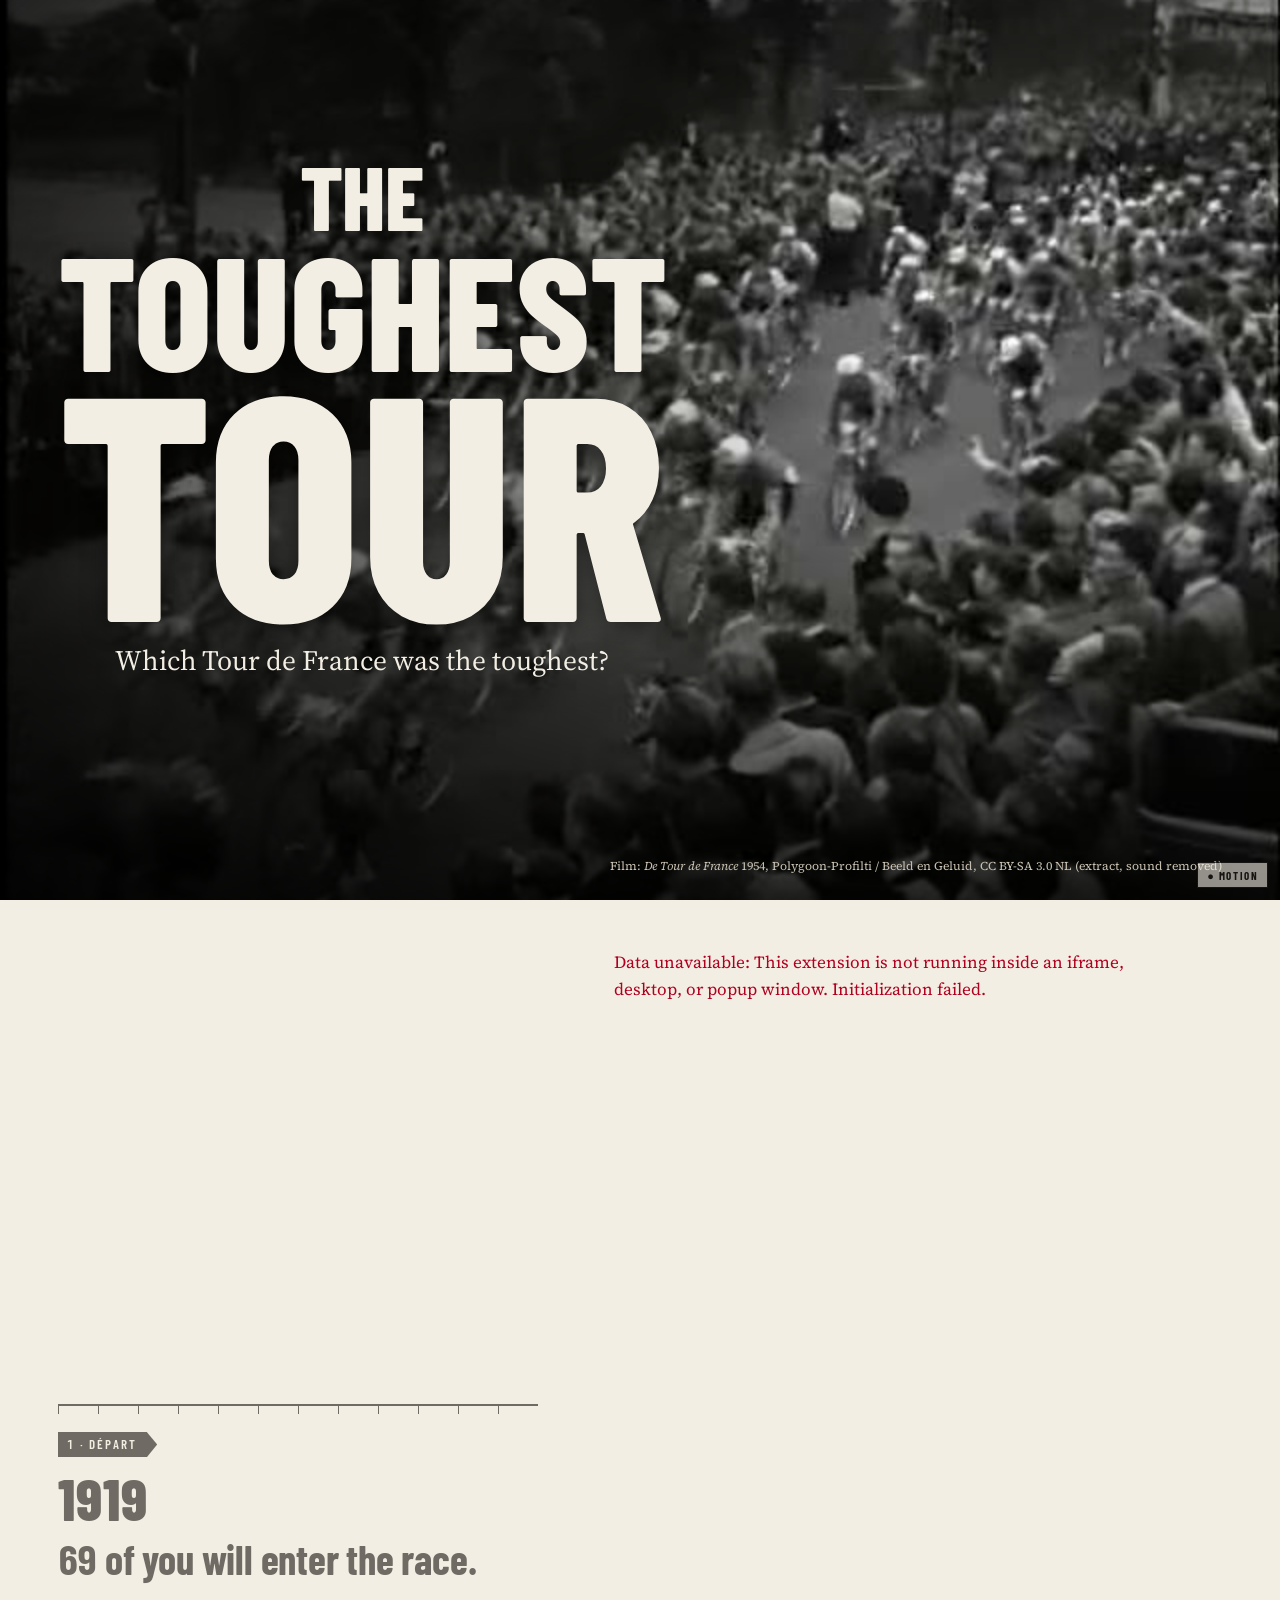
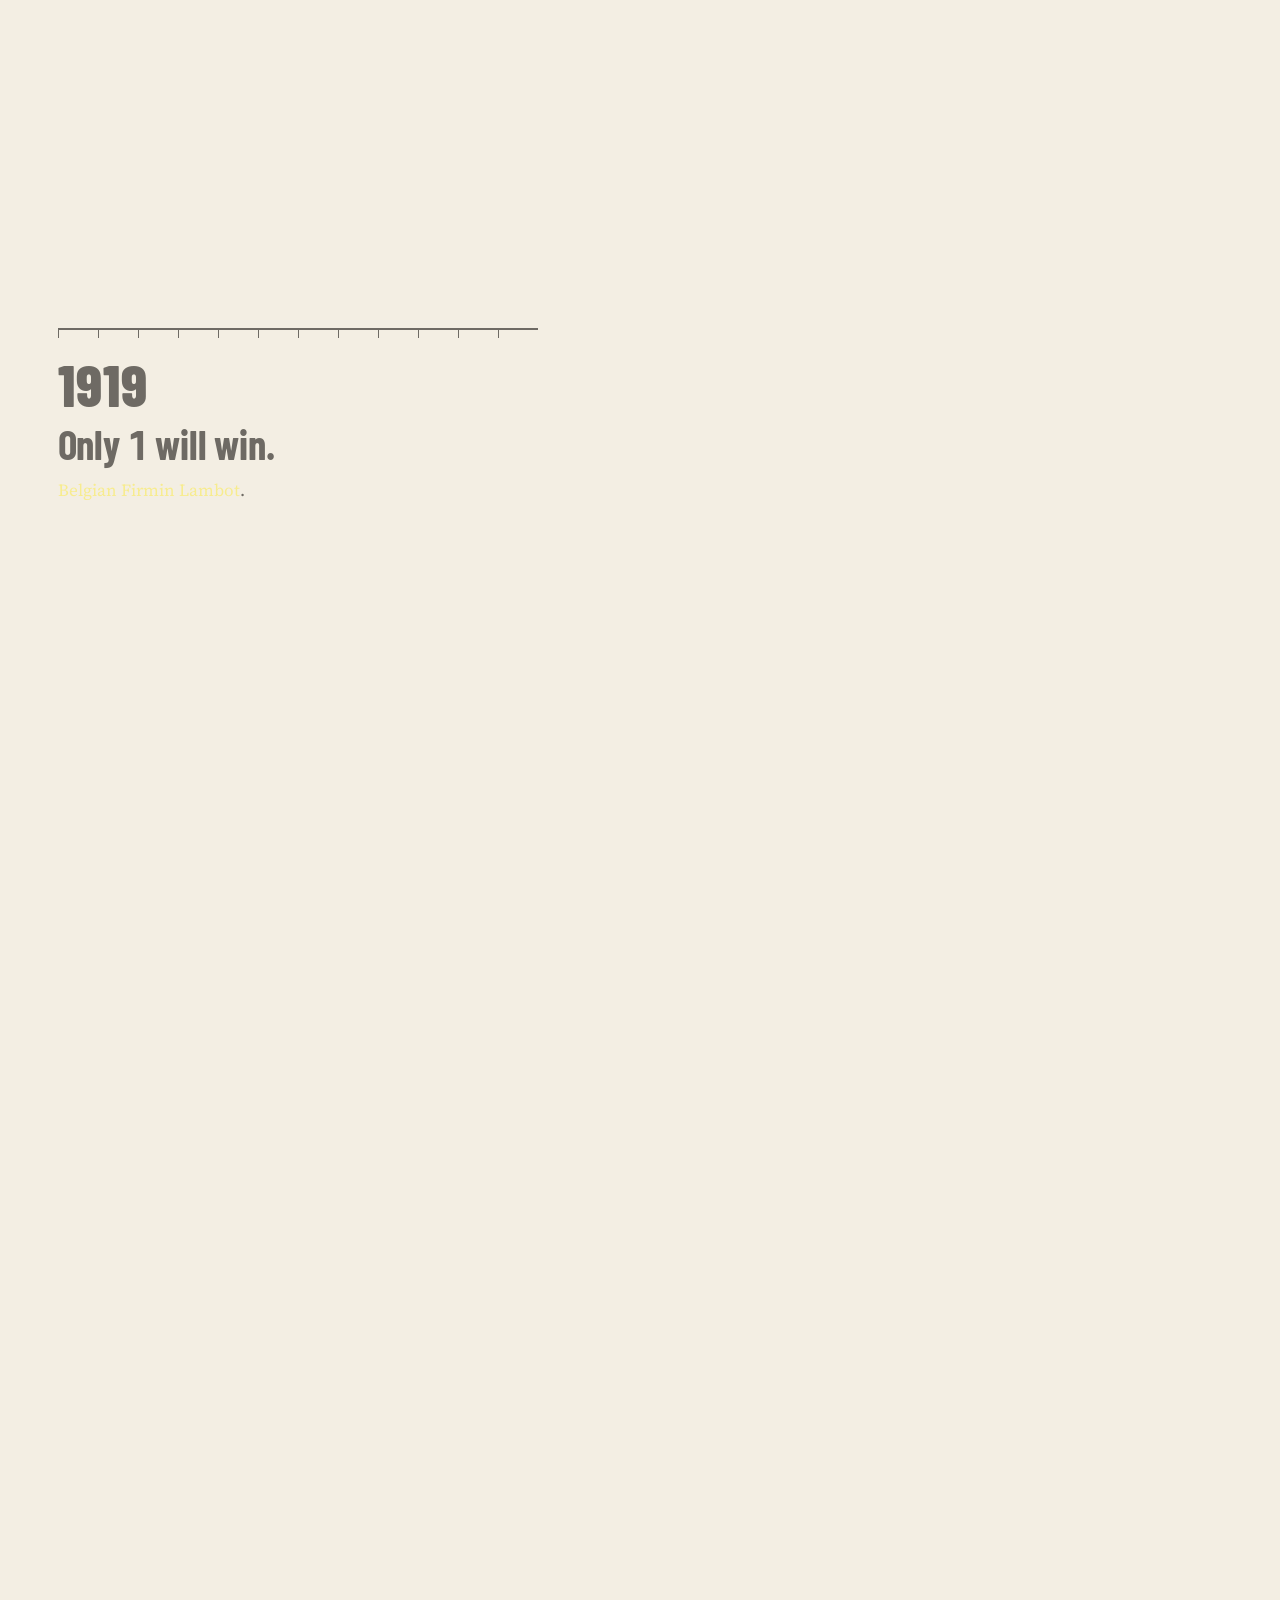
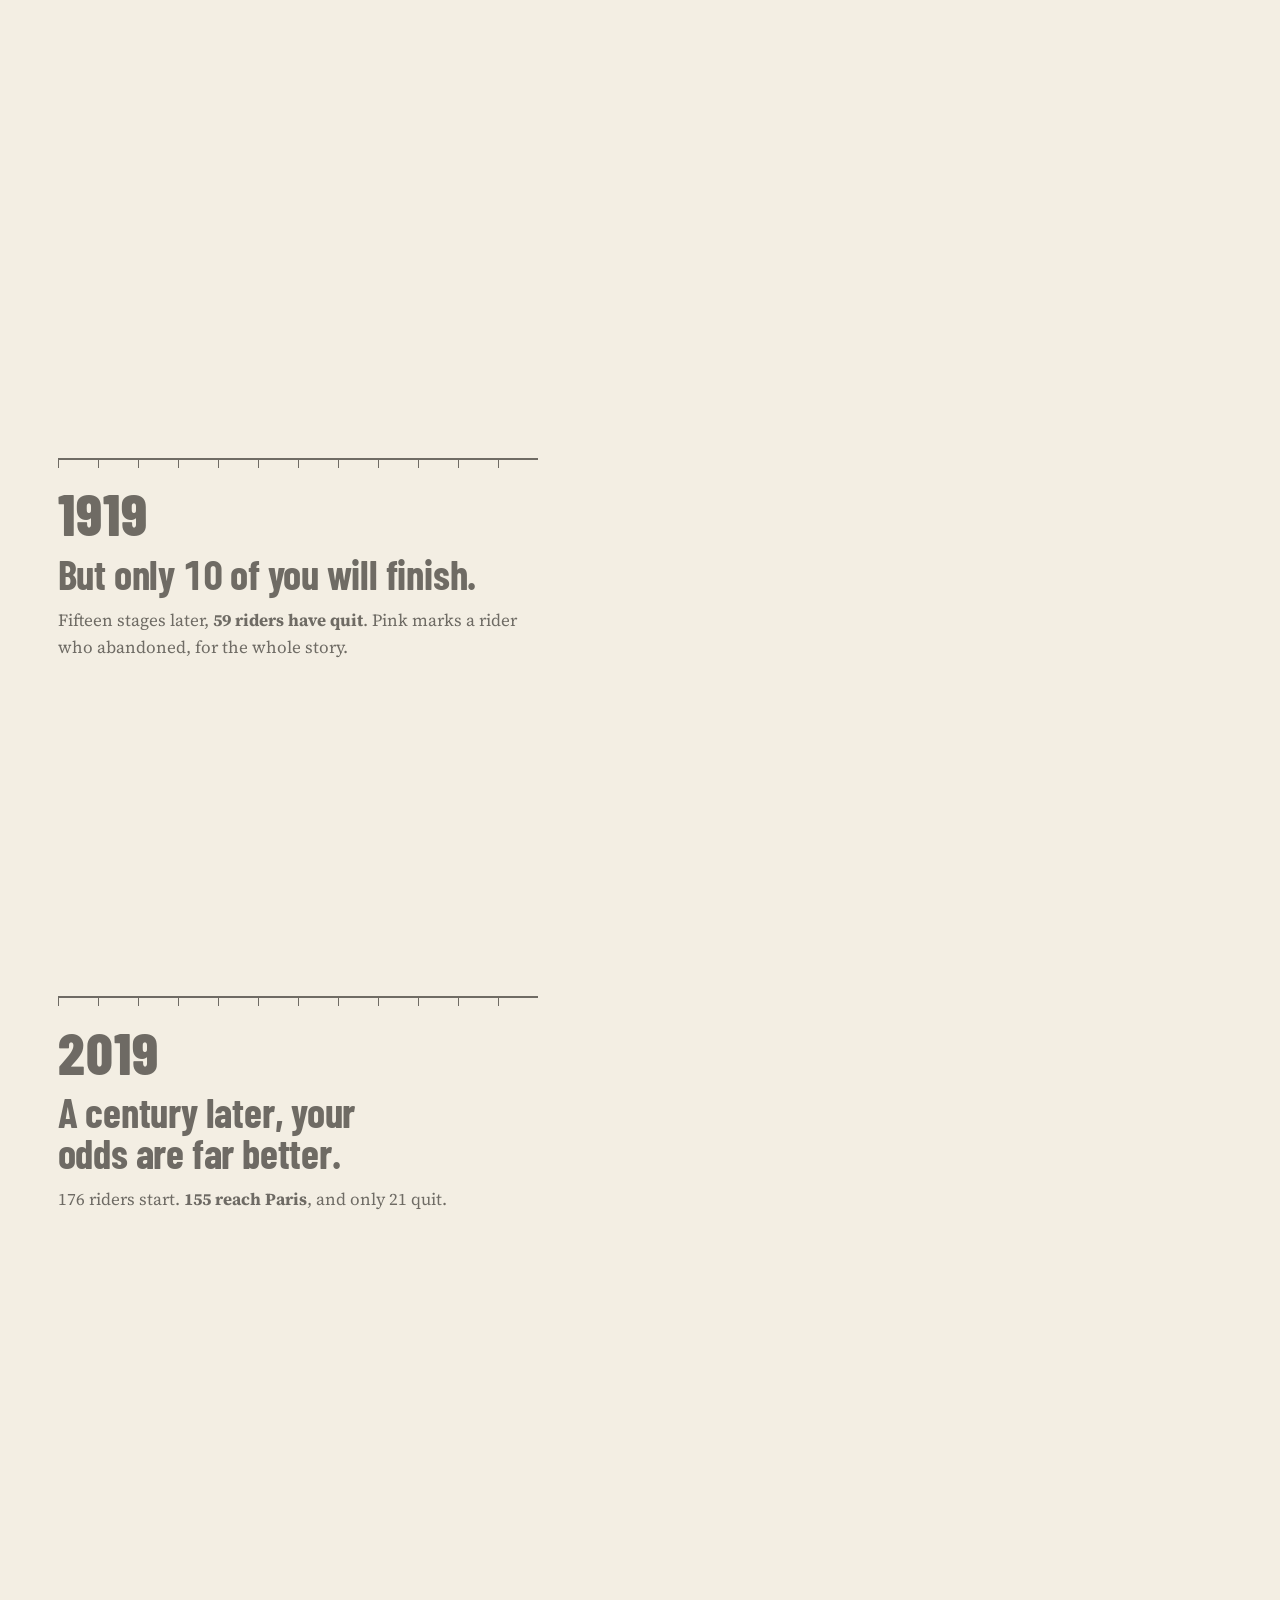
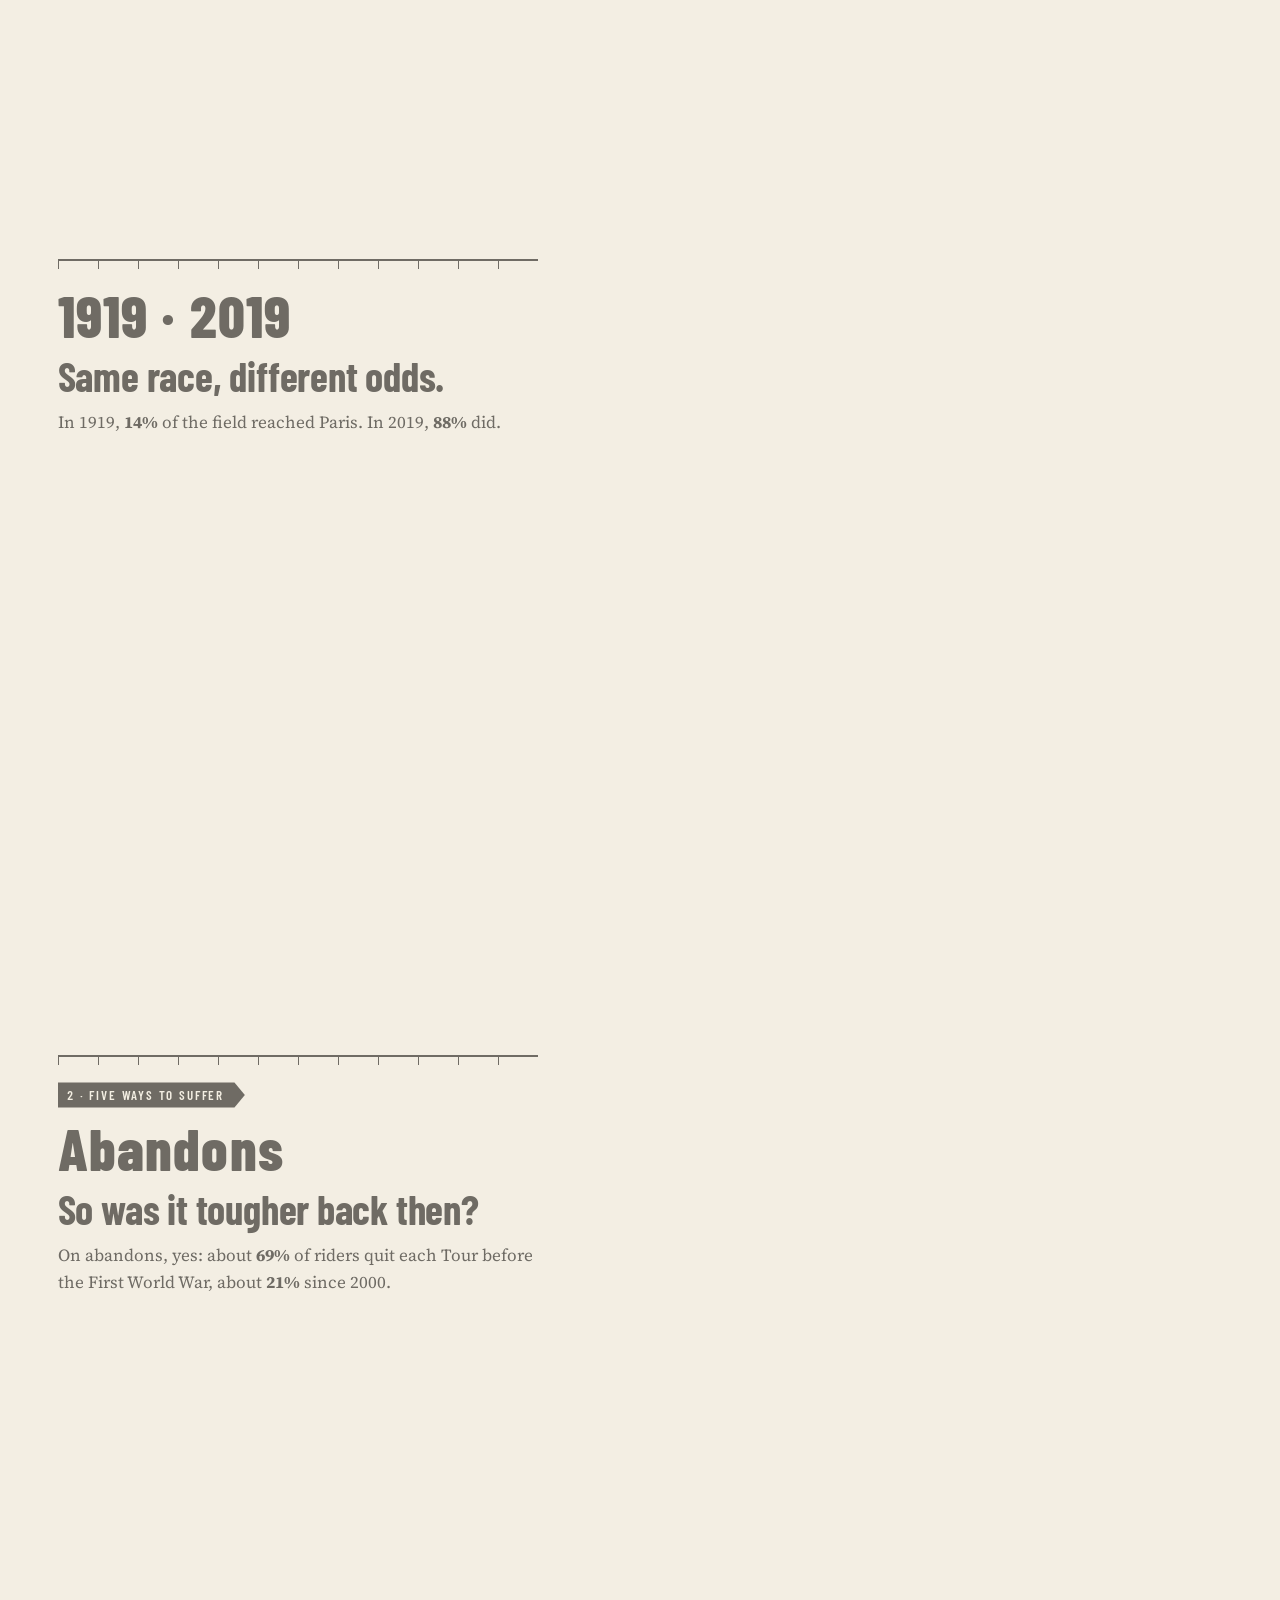
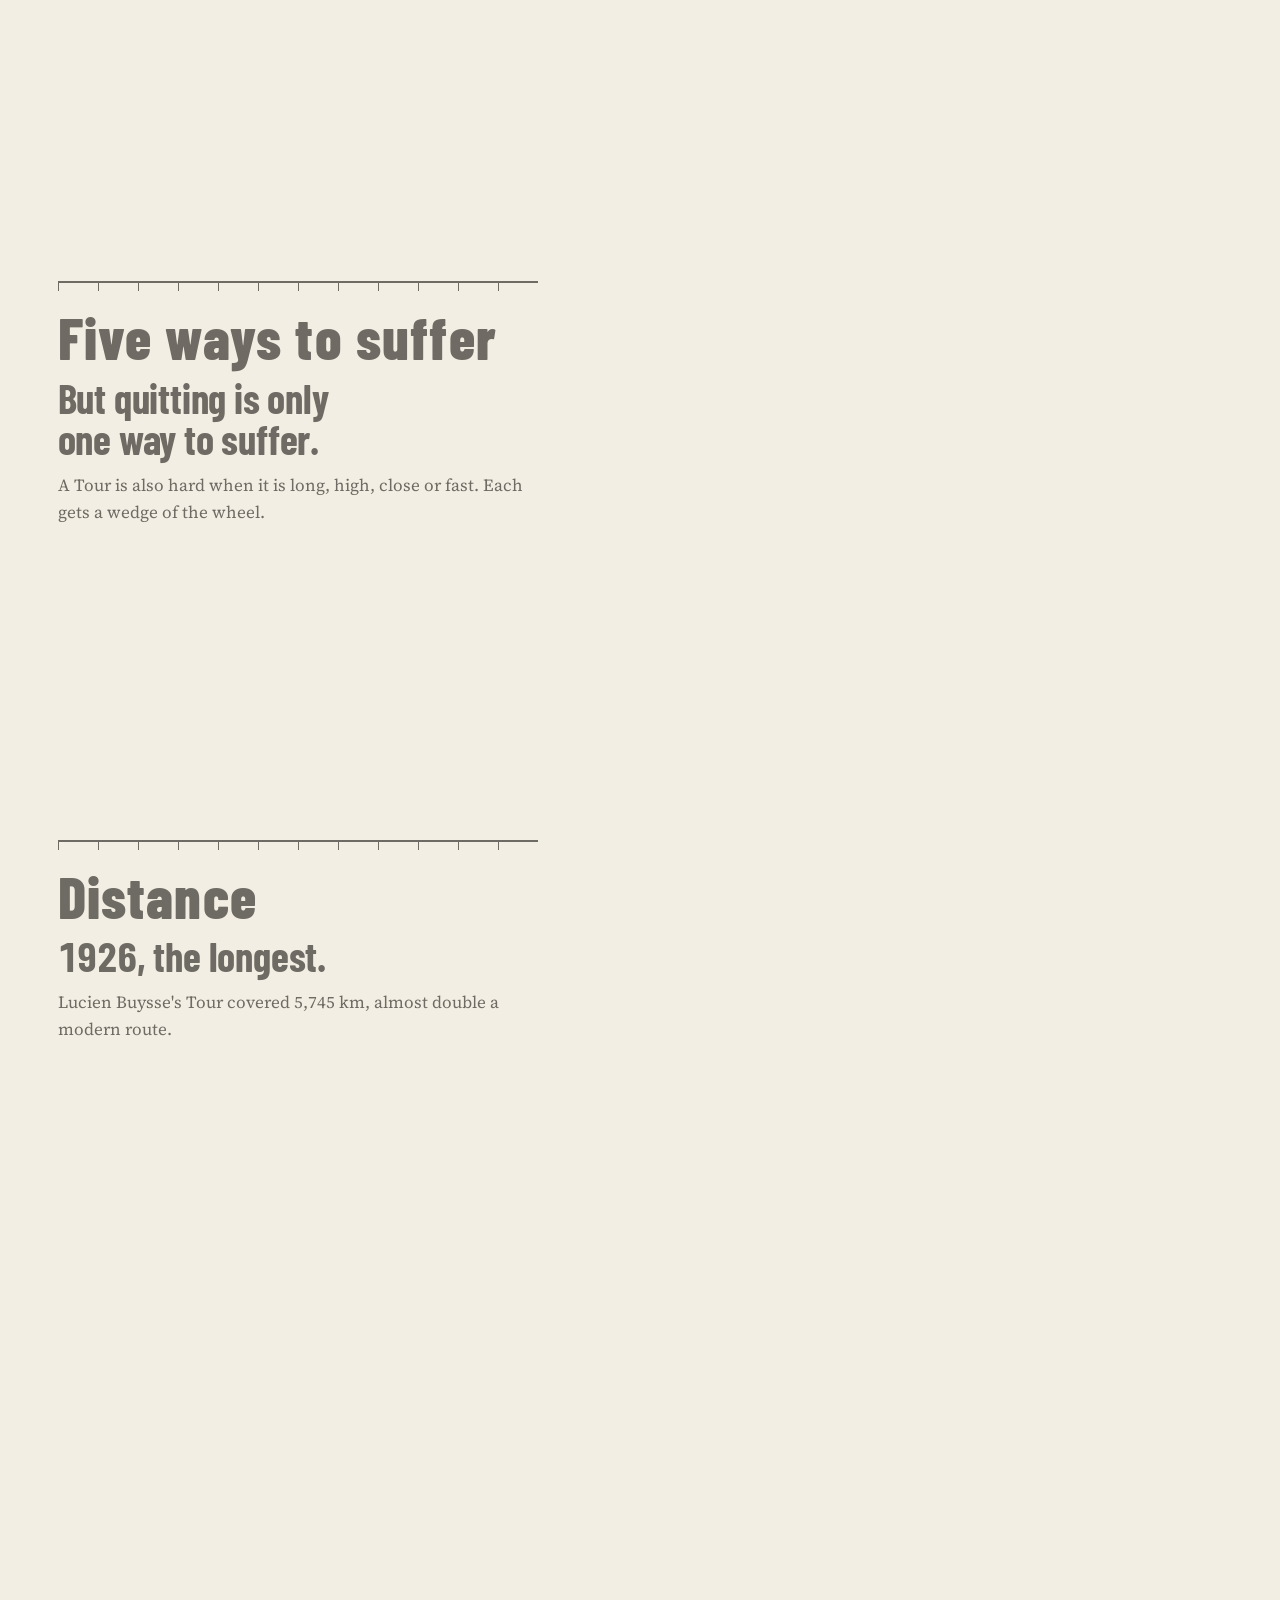
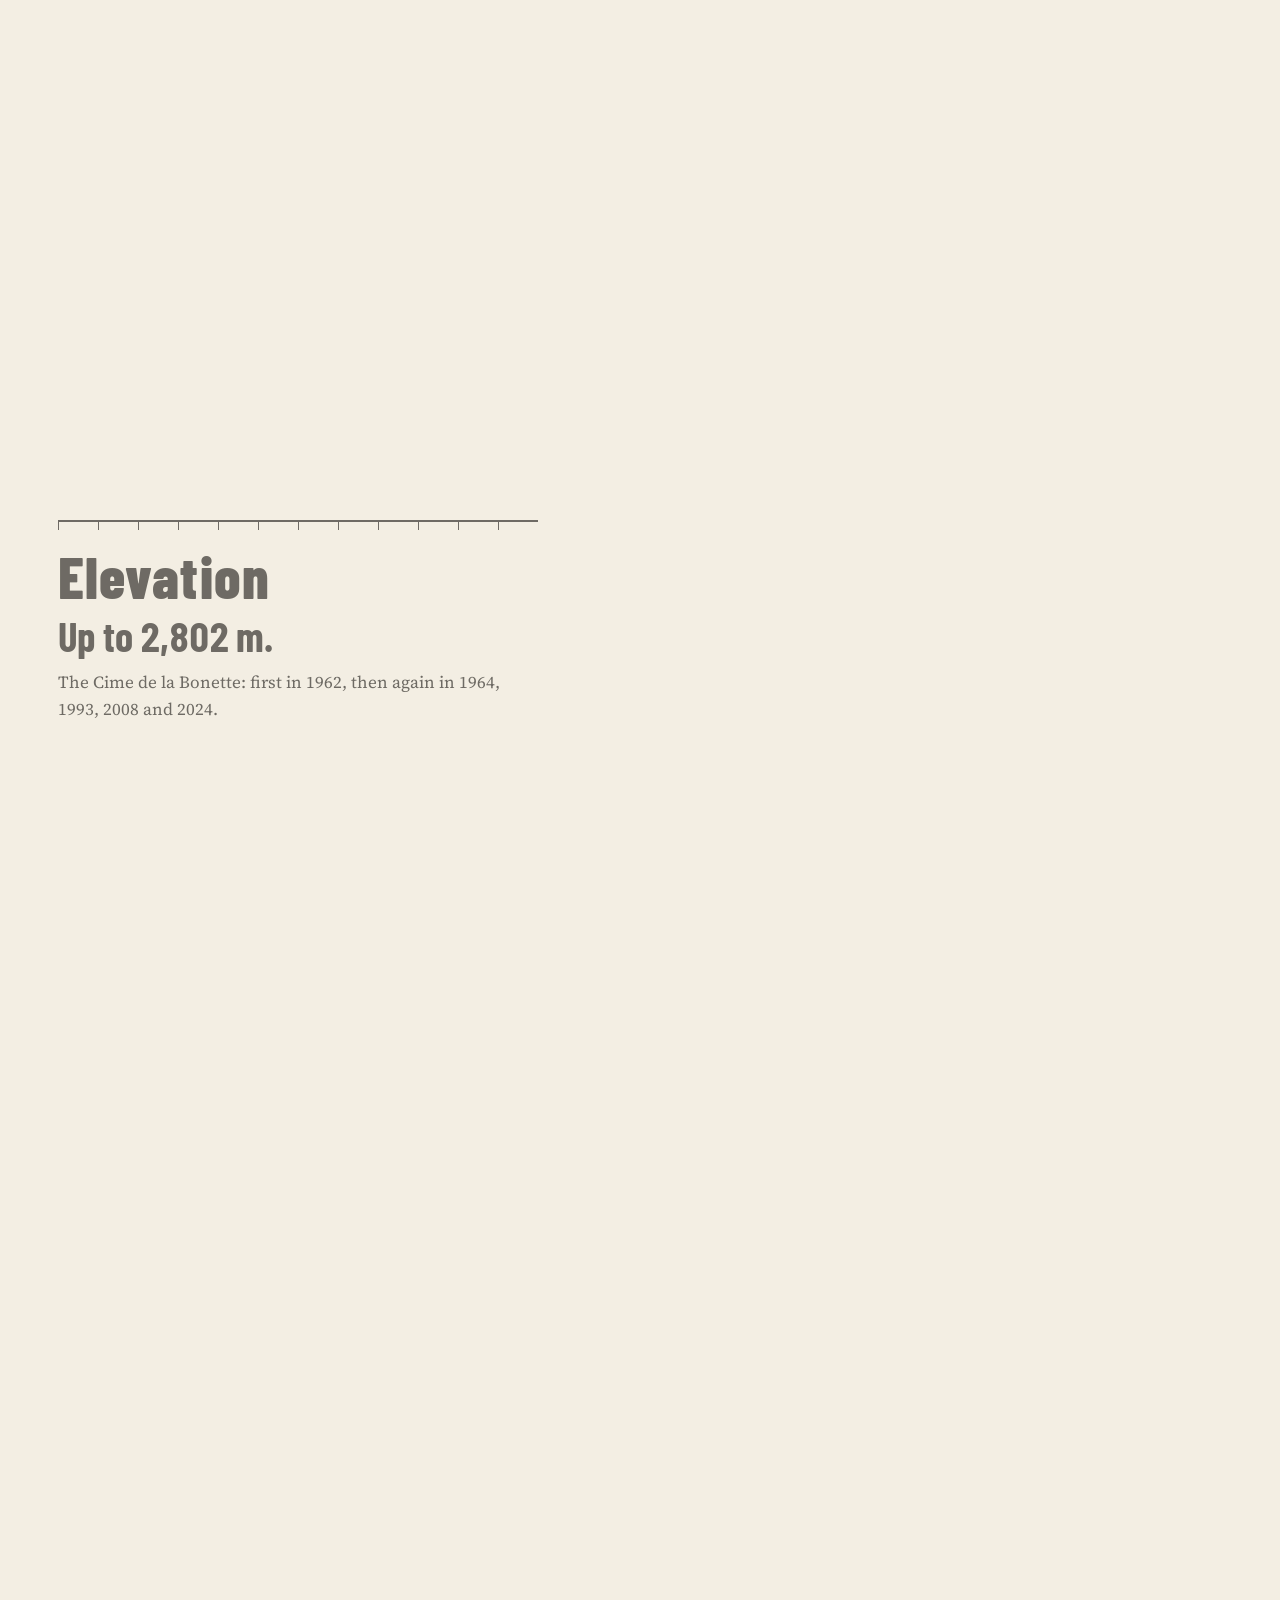
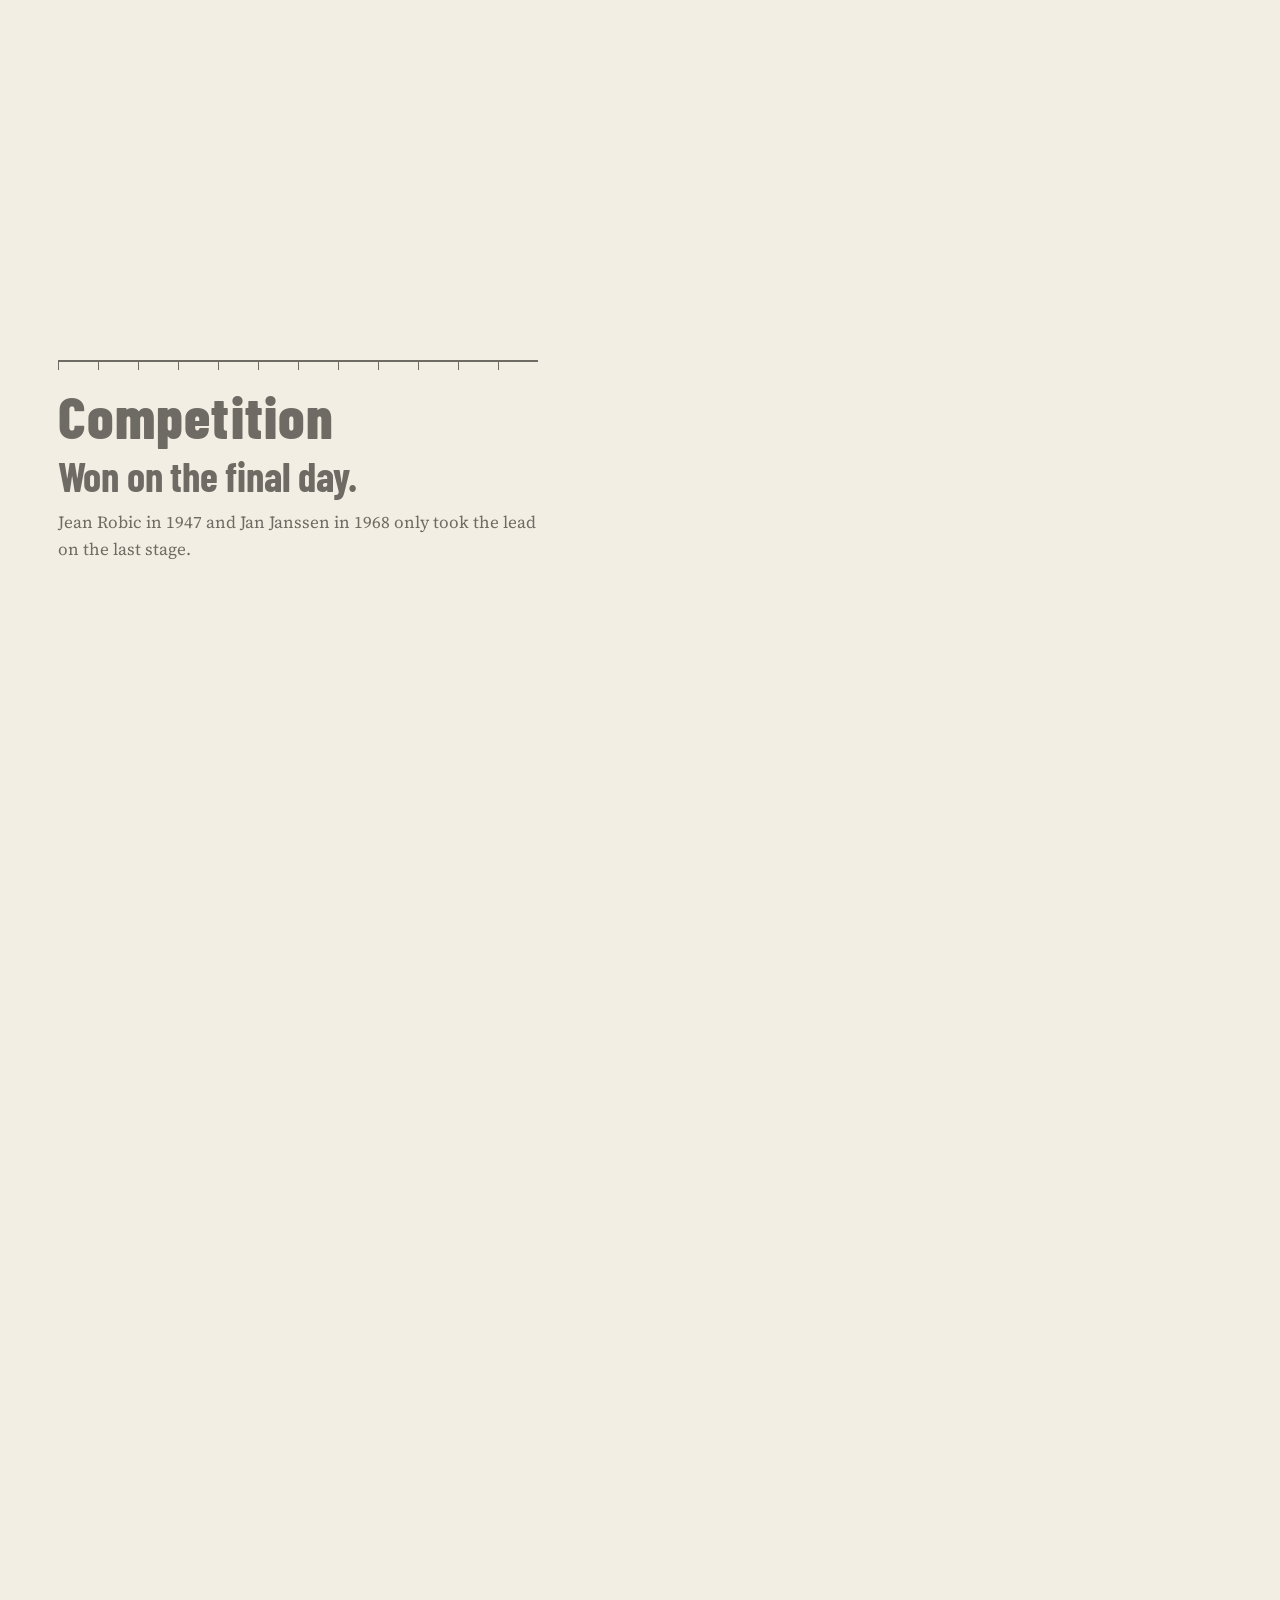
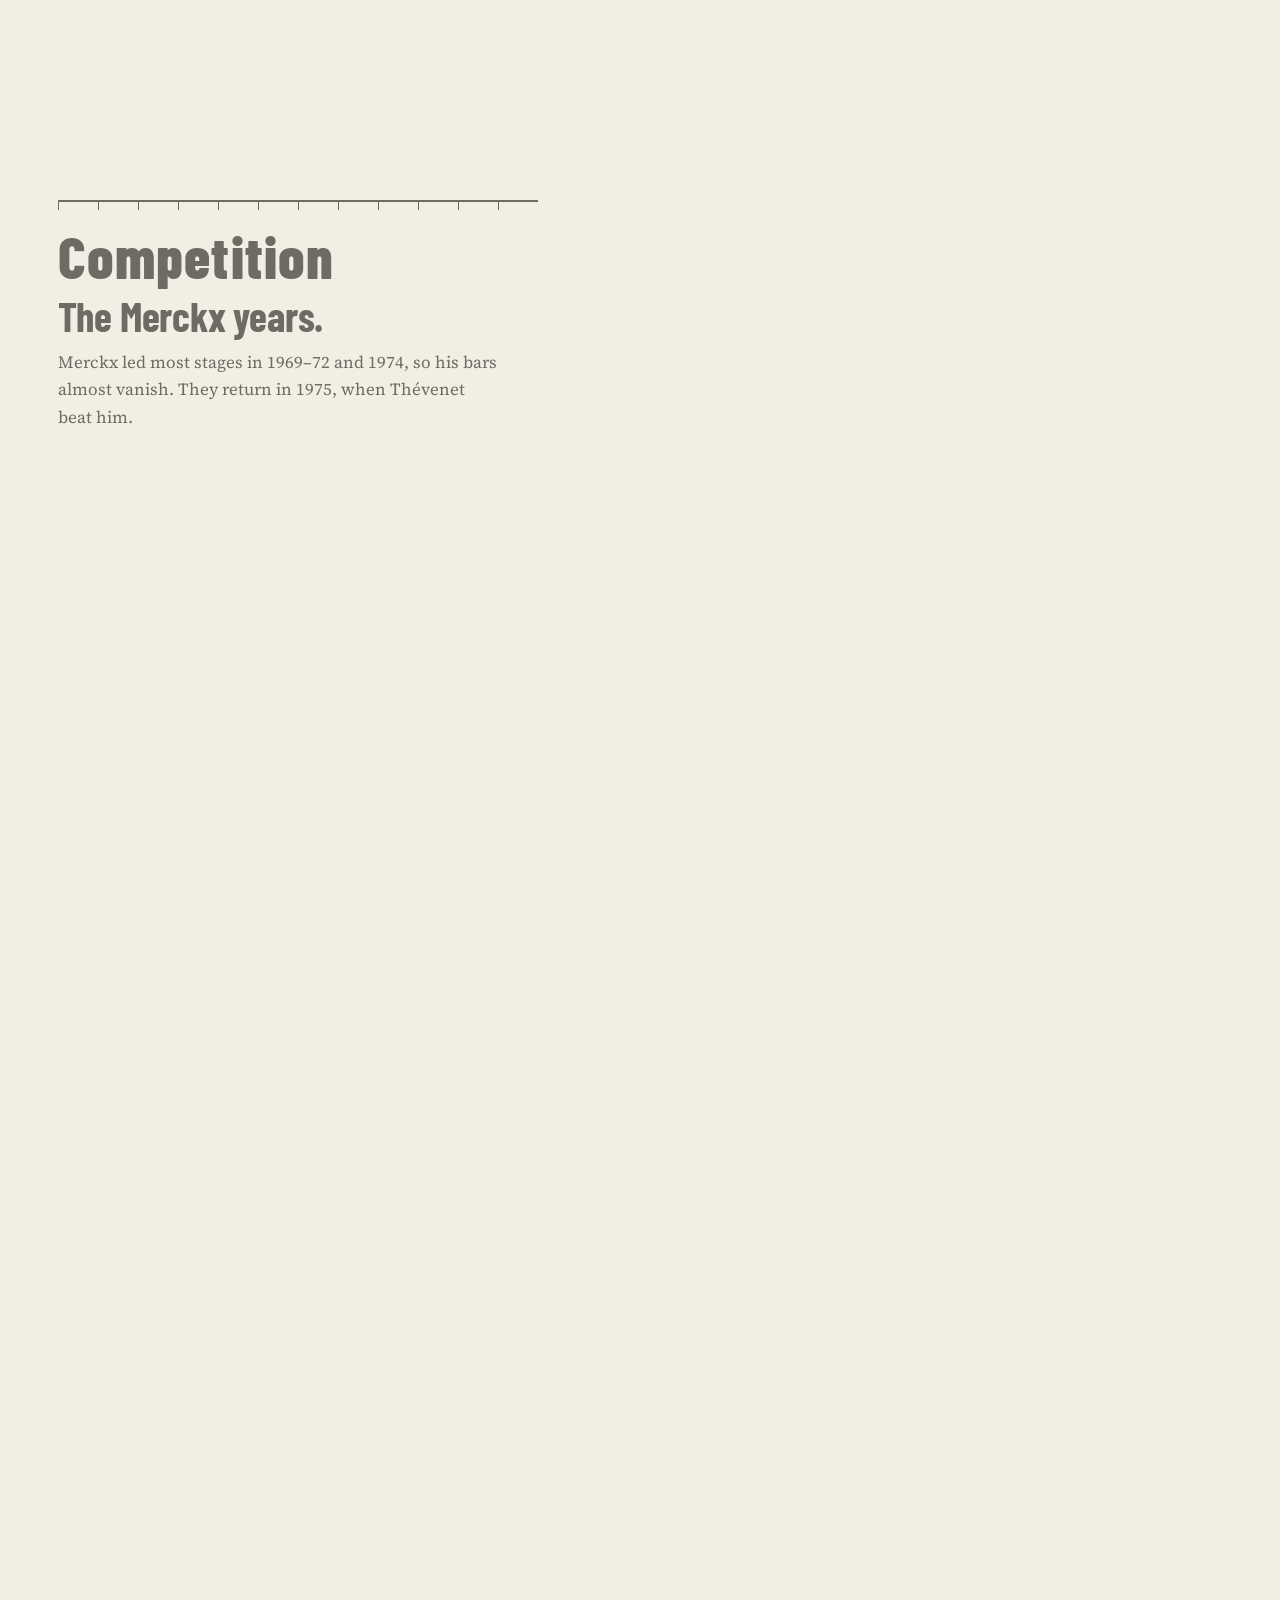
==== commit 0e5885d0: "progress saving" ====
--- a/data-app/Packages/com.tableau.mcp.the-toughest-tour-story/content/index.html
+++ b/data-app/Packages/com.tableau.mcp.the-toughest-tour-story/content/index.html
@@ -13,7 +13,7 @@
 
     <header class="masthead">
       <!-- silent newsreel loop, decoration only: the motion toggle pauses it -->
-      <video class="masthead-video" id="hero-video" src="media/era.webm" poster="media/era.jpg" muted loop playsinline autoplay preload="auto" aria-hidden="true"></video>
+      <video class="masthead-video" id="hero-video" src="https://wjsutton.github.io/assets/video/Tour%20de%20France/era.mp4" poster="media/era.jpg" muted loop playsinline autoplay preload="auto" aria-hidden="true"></video>
       <h1><span class="ln">The</span> <span class="ln">Toughest</span> <span class="ln">Tour</span></h1>
       <p class="standfirst">Which Tour de France was the toughest?</p>
       <p class="masthead-credit">Film: <i>De Tour de France</i> 1954, Polygoon-Profilti / Beeld en Geluid, CC BY-SA 3.0 NL (extract, sound removed)</p>
